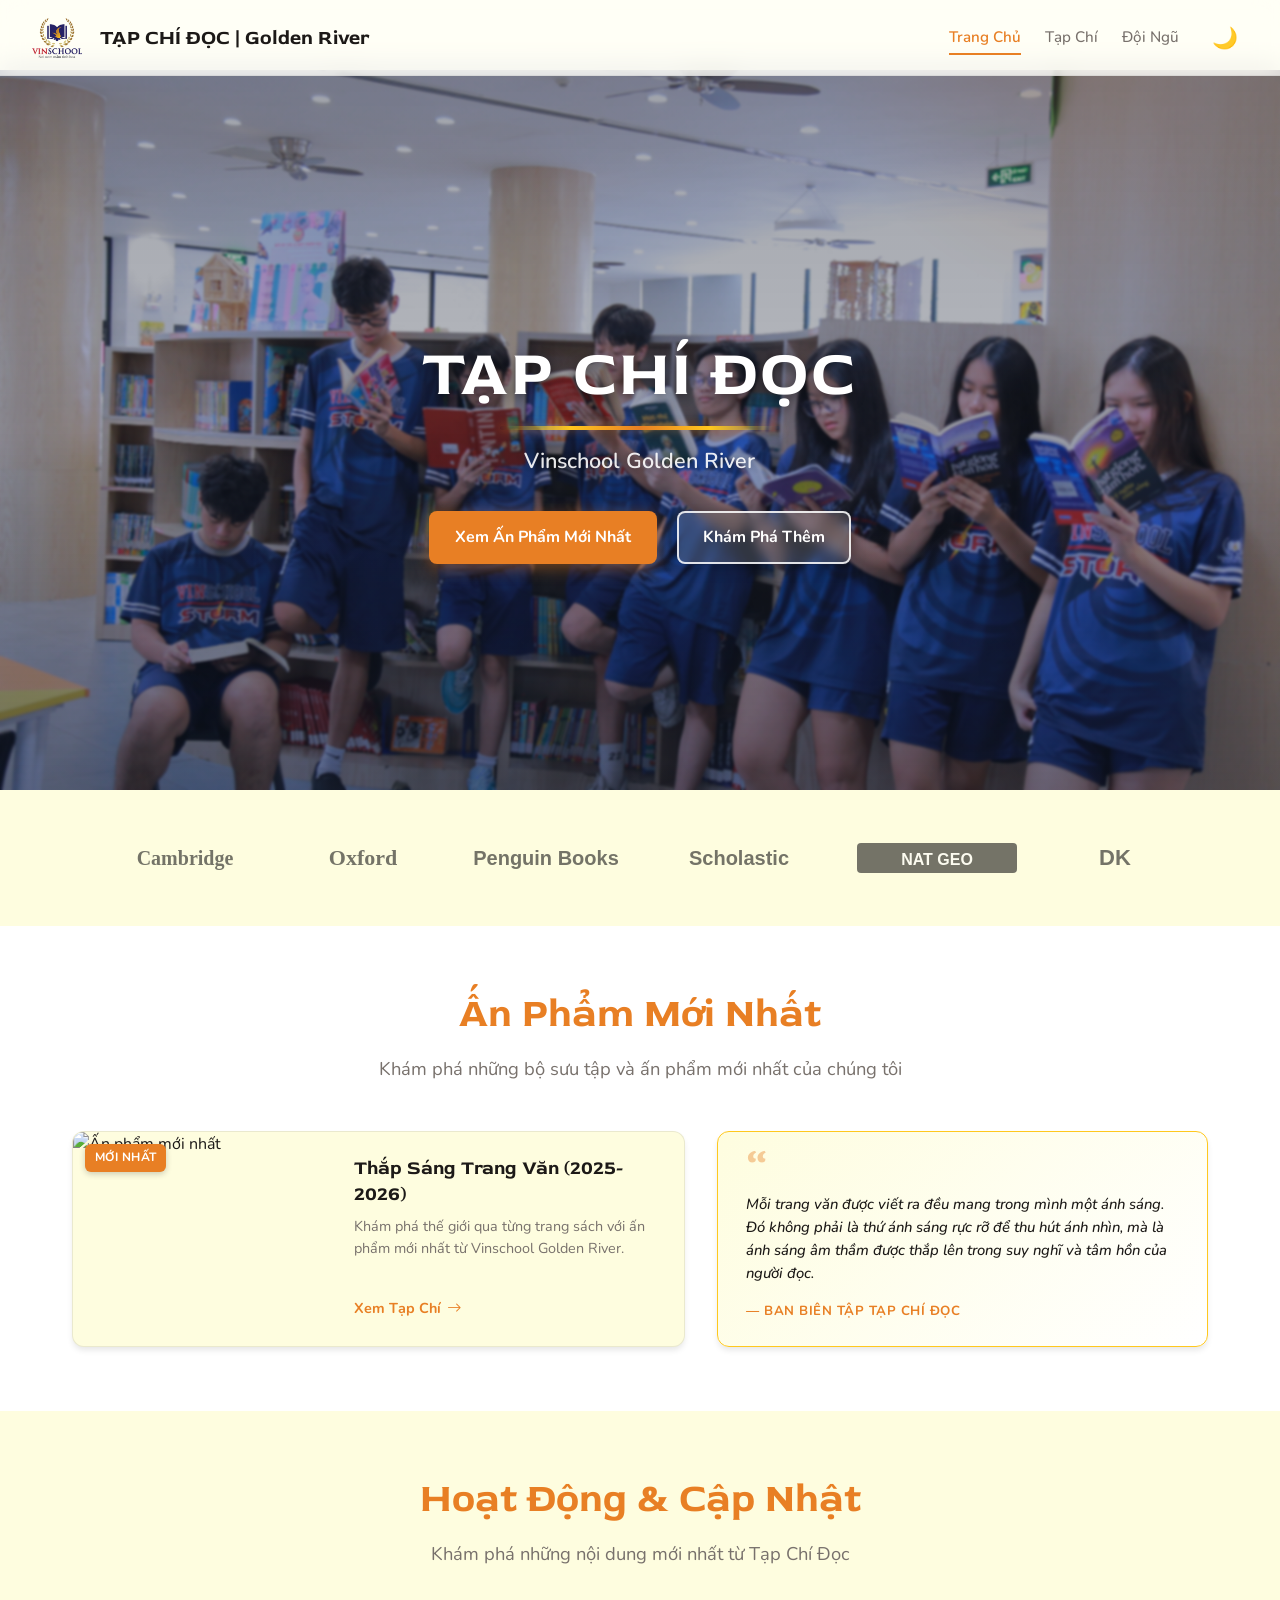
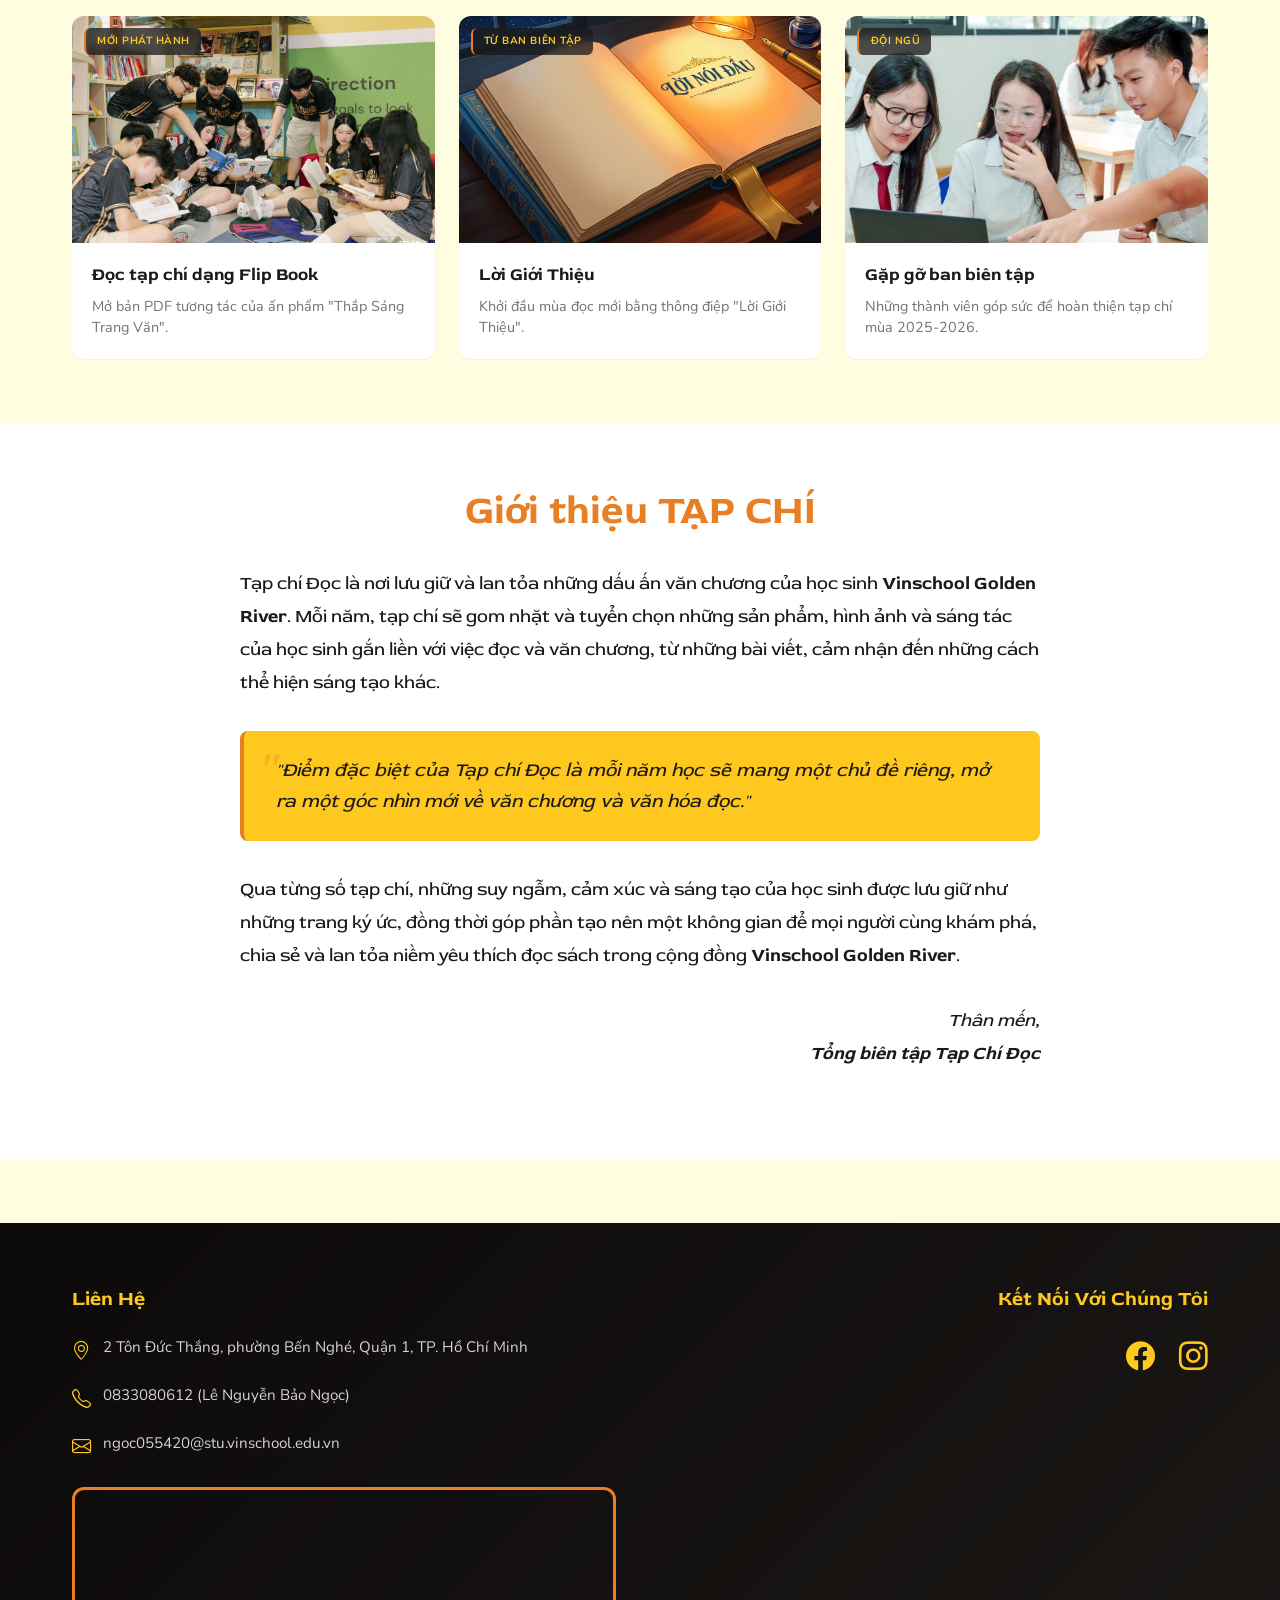
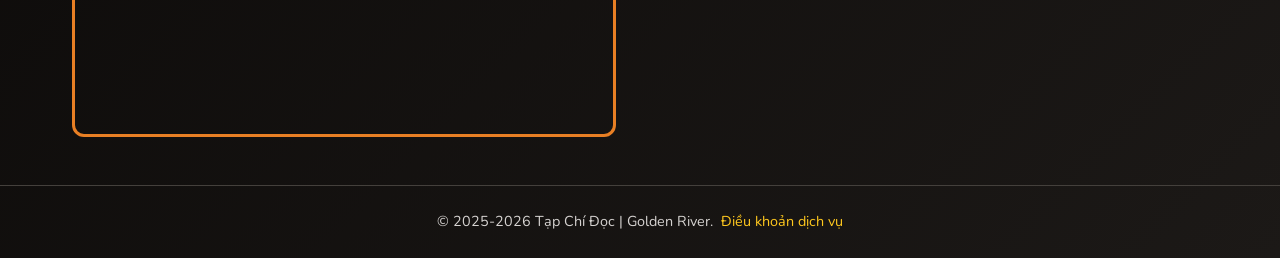
==== index.html @ d74f444e "update: updates section" ====
<!DOCTYPE html>
<html lang="vi">
<head>
  <meta charset="UTF-8">
  <meta name="viewport" content="width=device-width, initial-scale=1.0">
  <meta name="description" content="Tạp Chí Đọc (2025-2026) - Golden River: Thắp Sáng Trang Văn">
  <title>Thắp Sáng Trang Văn | Vinschool Golden River - Tạp Chí Đọc</title>

  <link rel="icon" href="./assets/logo-vinschool.png" type="image/png">

  <!-- Google Fonts -->
  <link rel="preconnect" href="https://fonts.googleapis.com">
  <link rel="preconnect" href="https://fonts.gstatic.com" crossorigin>
  <link href="https://fonts.googleapis.com/css2?family=Nunito:wght@400;500;600;700;800&family=Redrose:wght@400;500;600;700&display=swap" rel="stylesheet">
  
  <!-- Bootstrap Icons -->
  <link rel="stylesheet" href="https://cdn.jsdelivr.net/npm/bootstrap-icons@1.11.3/font/bootstrap-icons.min.css">

  <!-- Stylesheets -->
  <link rel="stylesheet" href="css/main.css">
  <link rel="stylesheet" href="css/navbar.css">
  <link rel="stylesheet" href="css/components.css">
</head>
<body data-theme="light">

  <!-- ========== NAVIGATION BAR ========== -->
  <nav class="navbar">
    <div class="container">
      <a href="index.html" class="navbar-brand">
        <span class="logo-icon"><img src="./assets/logo.webp" alt="Vinschool"></span>
        <span class="brand-text" style="margin-left: 10px;">TẠP CHÍ ĐỌC | Golden River</span>
        <span class="brand-short" style="margin-left: 10px;">TCD | VGR</span>
      </a>

      <div class="navbar-actions">
        <ul class="navbar-nav">
          <li><a href="index.html">Trang Chủ</a></li>
          <li><a href="magazine.html">Tạp Chí</a></li>
          <li><a href="credits.html">Đội Ngũ</a></li>
        </ul>

        <button class="theme-toggle" aria-label="Toggle dark mode">
          <span class="theme-icon">🌙</span>
        </button>
      </div>

      <button class="mobile-menu-toggle" aria-label="Toggle mobile menu">
        <span></span>
        <span></span>
        <span></span>
      </button>
    </div>
  </nav>

  <!-- Mobile Drawer -->
  <div class="mobile-drawer">
    <ul class="navbar-nav">
      <li><a href="index.html">Trang Chủ</a></li>
      <li><a href="magazine.html">Tạp Chí</a></li>
      <li><a href="credits.html">Đội Ngũ</a></li>
    </ul>

    <button class="theme-toggle mobile-theme-toggle" aria-label="Toggle dark mode">
      <span class="theme-label">Đổi giao diện</span>
      <span class="theme-icon">🌙</span>
    </button>
  </div>

  <!-- Mobile Overlay -->
  <div class="mobile-overlay"></div>

  <!-- ========== MAIN CONTENT ========== -->
  <main>

    <!-- ========== HERO SECTION ========== -->
    <section class="hero" data-animate>
      <div class="hero-overlay"></div>
      <div class="container">
        <div class="hero-content">
          <h1>Tạp Chí Đọc</h1>
          <p class="hero-subtitle">Vinschool Golden River</p>

          <div class="hero-actions">
            <a href="#latest-magazines" class="btn btn-primary">Xem Ấn Phẩm Mới Nhất</a>
            <a href="magazine.html" class="btn btn-secondary">Khám Phá Thêm</a>
          </div>
        </div>
      </div>
    </section>

    <!-- ========== VISION / ABOUT SECTION ========== -->
    <!-- <section class="vision-about-section" data-animate>
      <div class="container">
        <div class="section-header">
          <h2>Tầm Nhìn & Về Chúng Tôi</h2>
        </div>
        <div class="vision-content">
          <p>Lorem ipsum dolor sit amet, consectetur adipiscing elit. Sed do eiusmod tempor incididunt ut labore et dolore magna aliqua. Ut enim ad minim veniam, quis nostrud exercitation ullamco laboris nisi ut aliquip ex ea commodo consequat.</p>
          <p>Duis aute irure dolor in reprehenderit in voluptate velit esse cillum dolore eu fugiat nulla pariatur. Excepteur sint occaecat cupidatat non proident, sunt in culpa qui officia deserunt mollit anim id est laborum.</p>
        </div>
      </div>
    </section> -->

    <!-- ========== LOGO CAROUSEL SECTION ========== -->
    <section class="logo-carousel-section" >
      <div class="container">
        <div class="logo-carousel">
          <div class="logo-item">
            <svg width="140" height="40" viewBox="0 0 140 40" xmlns="http://www.w3.org/2000/svg">
              <text x="70" y="27" text-anchor="middle" font-family="Georgia, serif" font-size="20" font-weight="bold" fill="#1C1917">Cambridge</text>
            </svg>
          </div>
          <div class="logo-item">
            <svg width="120" height="40" viewBox="0 0 120 40" xmlns="http://www.w3.org/2000/svg">
              <text x="60" y="27" text-anchor="middle" font-family="Georgia, serif" font-size="22" font-weight="bold" fill="#1C1917">Oxford</text>
            </svg>
          </div>
          <div class="logo-item">
            <svg width="150" height="40" viewBox="0 0 150 40" xmlns="http://www.w3.org/2000/svg">
              <text x="75" y="27" text-anchor="middle" font-family="Arial, sans-serif" font-size="20" font-weight="bold" fill="#1C1917">Penguin Books</text>
            </svg>
          </div>
          <div class="logo-item">
            <svg width="140" height="40" viewBox="0 0 140 40" xmlns="http://www.w3.org/2000/svg">
              <text x="70" y="27" text-anchor="middle" font-family="Arial, sans-serif" font-size="20" font-weight="bold" fill="#1C1917">Scholastic</text>
            </svg>
          </div>
          <div class="logo-item">
            <svg width="160" height="40" viewBox="0 0 160 40" xmlns="http://www.w3.org/2000/svg">
              <rect x="0" y="5" width="160" height="30" rx="4" fill="#1C1917"/>
              <text x="80" y="27" text-anchor="middle" font-family="Arial, sans-serif" font-size="16" font-weight="bold" fill="#FEFDDF">NAT GEO</text>
            </svg>
          </div>
          <div class="logo-item">
            <svg width="100" height="40" viewBox="0 0 100 40" xmlns="http://www.w3.org/2000/svg">
              <text x="50" y="27" text-anchor="middle" font-family="Arial, sans-serif" font-size="22" font-weight="bold" fill="#1C1917">DK</text>
            </svg>
          </div>
        </div>
      </div>
    </section>

    <!-- ========== LATEST MAGAZINES SECTION ========== -->
    <section id="latest-magazines" class="latest-magazines-section">
      <div class="container">
        <div class="section-header">
          <h2>Ấn Phẩm Mới Nhất</h2>
          <p>Khám phá những bộ sưu tập và ấn phẩm mới nhất của chúng tôi</p>
        </div>

        <div class="latest-magazines-showcase">
          <!-- Featured Magazine Card -->
          <div class="featured-magazine-card" onclick="window.open('view.html?pdf=assets/release/test.pdf', '_blank', 'noopener')">
            <div class="featured-magazine-image">
              <img src="https://images.unsplash.com/photo-1544716278-ca5e3f4abd8c?w=800&h=600&fit=crop" alt="Ấn phẩm mới nhất">
              <span class="featured-badge">Mới nhất</span>
            </div>
            <div class="featured-magazine-info">
              <h3>Thắp Sáng Trang Văn (2025-2026)</h3>
              <p>Khám phá thế giới qua từng trang sách với ấn phẩm mới nhất từ Vinschool Golden River.</p>
              <div class="featured-action">
                <span class="btn-read">Xem Tạp Chí <i class="bi bi-arrow-right"></i></span>
              </div>
            </div>
          </div>

          <!-- Editorial Quote Box -->
          <div class="featured-quote-box">
            <div class="quote-mark">“</div>
            <blockquote class="quote-content">
              Mỗi trang văn được viết ra đều mang trong mình một ánh sáng. Đó không phải là thứ ánh sáng rực rỡ để thu hút ánh nhìn, mà là ánh sáng âm thầm được thắp lên trong suy nghĩ và tâm hồn của người đọc.
            </blockquote>
            <cite class="quote-author">— Ban Biên Tập Tạp Chí Đọc</cite>
          </div>
        </div>
      </div>
    </section>

    <!-- ========== LATEST ACTIVITIES / UPDATES ========== -->
    <section class="updates-section" data-animate>
      <div class="container">
        <div class="section-header">
          <h2>Hoạt Động & Cập Nhật</h2>
          <p>Khám phá những nội dung mới nhất từ Tạp Chí Đọc</p>
        </div>

        <div class="gallery-grid updates-grid">
          <!-- Item 1 -->
          <div class="update-card" onclick="window.open('view.html?pdf=assets/release/test.pdf', '_blank', 'noopener')">
            <div class="update-image-wrapper">
              <img src="assets/public/img4.webp" alt="Ấn phẩm tạp chí đọc">
              <span class="update-badge">Mới phát hành</span>
            </div>
            <div class="update-content">
              <h3>Đọc tạp chí dạng Flip Book</h3>
              <p>Mở bản PDF tương tác của ấn phẩm "Thắp Sáng Trang Văn".</p>
            </div>
          </div>

          <!-- Item 2 -->
          <div class="update-card" onclick="window.open('#editorial', '_self')">
            <div class="update-image-wrapper">
              <img src="assets/public/greet_img.webp" alt="Lời nói đầu tạp chí">
              <span class="update-badge">Từ ban biên tập</span>
            </div>
            <div class="update-content">
              <h3>Lời Giới Thiệu</h3>
              <p>Khởi đầu mùa đọc mới bằng thông điệp "Lời Giới Thiệu".</p>
            </div>
          </div>

          <!-- Item 3 -->
          <div class="update-card" onclick="window.open('./credits.html', '_blannk')">
            <div class="update-image-wrapper">
              <img src="assets/public/img3.webp" alt="Đội ngũ biên tập">
              <span class="update-badge">Đội ngũ</span>
            </div>
            <div class="update-content">
              <h3>Gặp gỡ ban biên tập</h3>
              <p>Những thành viên góp sức để hoàn thiện tạp chí mùa 2025-2026.</p>
            </div>
          </div>

          <!-- Item 4 -->
          <!-- <div class="update-card" onclick="window.open('.', '_blank', 'noopener')">
            <div class="update-image-wrapper">
              <img src="https://images.unsplash.com/photo-1519682337058-a94d519337bc?w=900&h=675&fit=crop" alt="Tải bản PDF tạp chí">
              <span class="update-badge">PDF</span>
            </div>
            <div class="update-content">
              <h3>Nisi Ut Aliquip</h3>
              <p>Nisi ut aliquip ex ea commodo consequat duis aute irure dolor.</p>
            </div>
          </div> -->
        </div>
      </div>
    </section>

    <!-- ========== EDITORIAL LETTER ========== -->
    <section id="editorial" class="editorial-section">
      <div class="container">
        <div class="editorial-content">
          <h2>Giới thiệu TẠP CHÍ</h2>
          <!-- <p class="subtitle">"Thắp Sáng Trang Văn"</p> -->

          <p>
            Tạp chí Đọc là nơi lưu giữ và lan tỏa những dấu ấn văn chương của học sinh <strong>Vinschool Golden River</strong>. Mỗi năm, tạp chí sẽ gom nhặt và tuyển chọn những sản phẩm, hình ảnh và sáng tác của học sinh gắn liền với việc đọc và văn chương, từ những bài viết, cảm nhận đến những cách thể hiện sáng tạo khác.
          </p>

          <div class="quote-callout">
            "Điểm đặc biệt của Tạp chí Đọc là mỗi năm học sẽ mang một chủ đề riêng, mở ra một góc nhìn mới về văn chương và văn hóa đọc."
          </div>

          <p>
            Qua từng số tạp chí, những suy ngẫm, cảm xúc và sáng tạo của học sinh được lưu giữ như những trang ký ức, đồng thời góp phần tạo nên một không gian để mọi người cùng khám phá, chia sẻ và lan tỏa niềm yêu thích đọc sách trong cộng đồng <strong>Vinschool Golden River</strong>.
          </p>

          <p class="editorial-signature">
            Thân mến,<br>
            <strong>Tổng biên tập Tạp Chí Đọc</strong>
          </p>
        </div>
      </div>
    </section>

    <!-- ========== FOOTER ========== -->
    <footer class="footer">
      <div class="footer-content">
        <div class="footer-section contact-info">
          <h3>Liên Hệ</h3>
          <p><span class="icon"><i class="bi bi-geo-alt"></i></span> <span><a href="https://maps.app.goo.gl/Hey9z4jk5jRRTpA79" target="_blank" rel="noopener noreferrer">2 Tôn Đức Thắng, phường Bến Nghé, Quận 1, TP. Hồ Chí Minh</a></span></p>
          <p><span class="icon"><i class="bi bi-telephone"></i></span> <span>0833080612 (Lê Nguyễn Bảo Ngọc)</span></p>
          <p><span class="icon"><i class="bi bi-envelope"></i></span> <span><a href="mailto:ngoc055420@stu.vinschool.edu.vn">ngoc055420@stu.vinschool.edu.vn</a></span></p>
          <div class="footer-map">
            <iframe 
              src="https://www.google.com/maps/embed?pb=!1m18!1m12!1m3!1d3919.3807212170364!2d106.711294!3d10.7863406!2m3!1f0!2f0!3f0!3m2!1i1024!2i768!4f13.1!3m3!1m2!1s0x31752f165e5dad87%3A0x4cf9a3db0f4e57e4!2sVinschool%20Golden%20River!5e0!3m2!1sen!2s!4v1723370000000" 
              width="600" 
              height="450" 
              style="border:0;" 
              allowfullscreen="" 
              loading="lazy" 
              referrerpolicy="no-referrer-when-downgrade">
            </iframe>
          </div>
        </div>
        <div class="footer-section social-links">
          <h3>Kết Nối Với Chúng Tôi</h3>
          <div class="social-icons">
            <a href="https://www.facebook.com/profile.php?id=61592733473651" class="social-icon" aria-label="Facebook" target="_blank" rel="noopener noreferrer"><i class="bi bi-facebook"></i></a>
            <a href="https://www.instagram.com/tapchidocvgr/" class="social-icon" aria-label="Instagram" target="_blank" rel="noopener noreferrer"><i class="bi bi-instagram"></i></a>
            <!-- <a href="#" class="social-icon" aria-label="YouTube" target="_blank" rel="noopener noreferrer"><i class="bi bi-youtube"></i></a>
            <a href="#" class="social-icon" aria-label="Twitter" target="_blank" rel="noopener noreferrer"><i class="bi bi-twitter"></i></a> -->
          </div>
        </div>
      </div>
      <div class="footer-bottom">
        <p>© 2025-<span id="current-year"></span> Tạp Chí Đọc | Golden River.<a href="#">Điều khoản dịch vụ</a></p>
      </div>
    </footer>

  </main>

  <!-- JavaScript -->
  <script src="js/main.js"></script>

</body>
</html>
---- css/main.css ----
/* ============================================
   TẠP CHÍ ĐỌC (2025-2026) - Golden River
   Global Styles & CSS Variables
   ============================================ */

/* CSS Variables */
:root {
  --bg-primary: #FEFDDF;
  --bg-card: #FFFFFF;
  --text-primary: #1C1917;
  --text-secondary: #78716C;
  --accent-gold: #E87F24;
  --accent-gold-light: #FFC81E;
  --accent-teal: #73A5CA;
  --accent-purple: #7C3AED;
  --font-serif: 'Redrose', serif;
  --font-sans: 'Nunito', sans-serif;
  --font-small: 'Nunito', sans-serif;
  --shadow-sm: 0 1px 2px 0 rgba(0, 0, 0, 0.05);
  --shadow-md: 0 4px 6px -1px rgba(0, 0, 0, 0.1);
  --shadow-lg: 0 10px 15px -3px rgba(0, 0, 0, 0.1);
  --shadow-xl: 0 20px 25px -5px rgba(0, 0, 0, 0.1);
  --radius-sm: 0.375rem;
  --radius-md: 0.5rem;
  --radius-lg: 0.75rem;
  --radius-xl: 1rem;
  --transition: all 0.3s ease;
}

/* Dark Mode Variables */
[data-theme="dark"] {
  --bg-primary: #0C0A09;
  --bg-card: #1C1917;
  --text-primary: #FAFAF9;
  --text-secondary: #A8A29E;
  /* --accent-gold-light: #3D2E00; */
  --shadow-sm: 0 1px 2px 0 rgba(0, 0, 0, 0.3);
  --shadow-md: 0 4px 6px -1px rgba(0, 0, 0, 0.4);
  --shadow-lg: 0 10px 15px -3px rgba(0, 0, 0, 0.5);
  --shadow-xl: 0 20px 25px -5px rgba(0, 0, 0, 0.6);
  .quote-callout {
    background-color: #3D2E00;
  }
}

/* Reset & Base */
* {
  margin: 0;
  padding: 0;
  box-sizing: border-box;
}

html {
  scroll-behavior: smooth;
  font-size: 16px;
}

body {
  font-family: var(--font-sans);
  background-color: var(--bg-primary);
  color: var(--text-primary);
  line-height: 1.6;
  transition: var(--transition);
  overflow-x: hidden;
}

/* Typography */
h1, h2, h3, h4, h5, h6 {
  font-family: var(--font-serif);
  font-weight: 700;
  line-height: 1.2;
  margin-bottom: 1rem;
}

h1 { font-size: 3rem; }
h2 { font-size: 2.5rem; }
h3 { font-size: 2rem; }
h4 { font-size: 1.5rem; }

p {
  margin-bottom: 1rem;
  color: var(--text-secondary);
}

a {
  color: var(--accent-gold);
  text-decoration: none;
  transition: var(--transition);
}

a:hover {
  color: var(--accent-teal);
  text-decoration: underline;
}

/* Container */
.container {
  max-width: 1200px;
  margin: 0 auto;
  padding: 0 2rem;
}

/* Section Spacing */
section {
  padding: 4rem 0;
}

/* Hero Sections */
.hero, .page-hero {
  background-image: url('../assets/public/img1.JPG');
  background-size: cover;
  background-position: center;
  background-repeat: no-repeat;
  color: white;
  padding: 6rem 0;
  text-align: center;
}

.hero h1, .page-hero h1 {
  text-transform: uppercase;
  font-size: 3.5rem;
  margin-bottom: 1rem;
  text-shadow: 2px 2px 4px rgba(0, 0, 0, 0.2);
}

.hero-subtitle, .page-hero p {
  font-size: 1.25rem;
  opacity: 0.95;
  max-width: 700px;
  margin: 0 auto 2rem;
}

.hero-actions {
  display: flex;
  gap: 1rem;
  justify-content: center;
  flex-wrap: wrap;
}

/* Utility Classes */
.text-center { text-align: center; }
.text-gold { color: var(--accent-gold); }
.text-teal { color: var(--accent-teal); }
.text-purple { color: var(--accent-purple); }

.bg-gold { background-color: var(--accent-gold); }
.bg-gold-light { background-color: var(--accent-gold-light); }
.bg-teal { background-color: var(--accent-teal); }
.bg-purple { background-color: var(--accent-purple); }

.mt-1 { margin-top: 0.5rem; }
.mt-2 { margin-top: 1rem; }
.mt-3 { margin-top: 1.5rem; }
.mt-4 { margin-top: 2rem; }
.mb-1 { margin-bottom: 0.5rem; }
.mb-2 { margin-bottom: 1rem; }
.mb-3 { margin-bottom: 1.5rem; }
.mb-4 { margin-bottom: 2rem; }

/* Buttons */
.btn {
  display: inline-block;
  padding: 0.75rem 1.5rem;
  border: none;
  border-radius: var(--radius-md);
  font-family: var(--font-sans);
  font-size: 1rem;
  font-weight: 600;
  cursor: pointer;
  transition: var(--transition);
  text-decoration: none;
}

.btn-primary {
  background-color: var(--accent-gold);
  color: white;
}

.btn-primary:hover {
  background-color: #B5561D;
  color: #FEFDDF;
  transform: translateY(-2px);
  box-shadow: var(--shadow-lg);
  text-decoration: none;
}

.btn-secondary {
  background-color: transparent;
  color: var(--accent-gold);
  border: 2px solid var(--accent-gold);
}

.btn-secondary:hover {
  background-color: var(--accent-gold);
  color: white;
  text-decoration: none;
}

/* Cards */
.card {
  background-color: var(--bg-card);
  border-radius: var(--radius-lg);
  padding: 1.5rem;
  box-shadow: var(--shadow-md);
  transition: var(--transition);
}

.card:hover {
  transform: translateY(-4px);
  box-shadow: var(--shadow-xl);
}

/* Grid System */
.grid {
  display: grid;
  gap: 2rem;
}

.grid-2 { grid-template-columns: repeat(auto-fit, minmax(300px, 1fr)); }
.grid-3 { grid-template-columns: repeat(auto-fit, minmax(280px, 1fr)); }
.grid-4 { grid-template-columns: repeat(auto-fit, minmax(250px, 1fr)); }

/* Images */
img {
  max-width: 100%;
  height: auto;
  display: block;
}

/* Scrollbar Styling */
::-webkit-scrollbar {
  width: 10px;
}

::-webkit-scrollbar-track {
  background: var(--bg-primary);
}

::-webkit-scrollbar-thumb {
  background: var(--accent-gold);
  border-radius: var(--radius-md);
}

::-webkit-scrollbar-thumb:hover {
  background: #B5561D;
}

/* Selection */
::selection {
  background-color: var(--accent-gold-light);
  color: var(--text-primary);
}

/* Focus States */
:focus-visible {
  outline: 2px solid var(--accent-gold);
  outline-offset: 2px;
}

/* Animations */
@keyframes fadeIn {
  from {
    opacity: 0;
    transform: translateY(30px);
  }
  to {
    opacity: 1;
    transform: translateY(0);
  }
}

/* Only applies the animation on screens 768px wide or larger */
@media (min-width: 768px) {
  .fade-in {
    animation: fadeIn 1.5s cubic-bezier(0.4, 0, 0.2, 1) forwards;
    will-change: opacity, transform;
    backface-visibility: hidden;
    -webkit-font-smoothing: antialiased;
  }
}

@media (min-width: 1024px) {
  .desktop-nowrap {
    white-space: nowrap;
  }
}


/* Responsive */
@media (max-width: 768px) {
  h1 { font-size: 2rem; }
  h2 { font-size: 1.75rem; }
  h3 { font-size: 1.5rem; }
  
  .container {
    padding: 0 1rem;
  }
  
  section {
    padding: 2rem 0;
  }
}

@media (max-width: 480px) {
  h1 { font-size: 1.75rem; }
  h2 { font-size: 1.5rem; }
}
---- css/navbar.css ----
/* ============================================
   TẠP CHÍ ĐỌC (2025-2026) - Golden River
   Navigation Bar Styles
   ============================================ */

/* Navbar Container */
.navbar {
  position: fixed;
  top: 0;
  left: 0;
  right: 0;
  z-index: 1200;
  background: rgba(255, 255, 255, 0.7);
  backdrop-filter: blur(12px);
  -webkit-backdrop-filter: blur(12px);
  border-bottom: 1px solid rgba(0, 0, 0, 0.05);
  transition: var(--transition);
  padding: 1rem 0;
}

[data-theme="dark"] .navbar {
  background: rgba(28, 25, 23, 0.7);
  border-bottom: 1px solid rgba(255, 255, 255, 0.05);
}

/* Navbar Inner Container */
.navbar .container {
  display: flex;
  align-items: center;
  justify-content: space-between;
  max-width: 1400px;
  gap: 2rem;
}

/* Navbar Actions Group (nav links + theme toggle) */
.navbar-actions {
  display: flex;
  align-items: center;
  gap: 1.5rem;
  margin-left: auto;
}

/* Brand/Logo */
.navbar-brand {
  font-family: var(--font-serif);
  font-size: 1.25rem;
  font-weight: 700;
  color: var(--text-primary);
  text-decoration: none;
  display: flex;
  align-items: center;
  gap: 0.5rem;
  transition: var(--transition);
}

.navbar-brand:hover {
  color: var(--accent-gold);
  text-decoration: none;
}

.navbar-brand .logo-icon {
  display: flex;
  -ms-flex-align: center;
  font-size: 1.5rem;
  /* height: 100px; */
  width: 50px;
}

/* Navigation Links */
.navbar-nav {
  display: flex;
  list-style: none;
  gap: 1.5rem;
  align-items: center;
}

.navbar-nav a {
  color: var(--text-secondary);
  font-weight: 500;
  font-size: 0.95rem;
  padding: 0.5rem 0;
  position: relative;
  transition: var(--transition);
  text-decoration: none;
}

.navbar-nav a::after {
  content: '';
  position: absolute;
  bottom: 0;
  left: 0;
  width: 0;
  height: 2px;
  background-color: var(--accent-gold);
  transition: width 0.3s ease;
}

.navbar-nav a:hover {
  color: var(--accent-gold);
}

.navbar-nav a:hover::after {
  width: 100%;
}

.navbar-nav a.active {
  color: var(--accent-gold);
  font-weight: 600;
}

.navbar-nav a.active::after {
  width: 100%;
}

/* Theme Toggle Button */
.theme-toggle {
  background: none;
  border: none;
  cursor: pointer;
  padding: 0.6rem;
  border-radius: var(--radius-md);
  transition: var(--transition);
  display: flex;
  align-items: center;
  justify-content: center;
  color: var(--text-primary);
  font-size: 1.3rem;
  position: relative;
}

.theme-toggle::before {
  content: '';
  position: absolute;
  inset: 0;
  border-radius: var(--radius-md);
  background: linear-gradient(135deg, var(--accent-gold-light) 0%, transparent 100%);
  opacity: 0;
  transition: opacity 0.3s ease;
}

.theme-toggle:hover::before {
  opacity: 1;
}

.theme-toggle:hover {
  transform: rotate(10deg) scale(1.1);
}

[data-theme="dark"] .theme-toggle:hover {
  transform: rotate(10deg) scale(1.1);
}

.theme-toggle .theme-icon {
  display: inline-block;
  transition: var(--transition);
  position: relative;
  z-index: 1;
}

.mobile-theme-toggle {
  display: none;
}

/* Mobile Menu Toggle (Hamburger) */
.mobile-menu-toggle {
  display: none;
  background: none;
  border: none;
  cursor: pointer;
  padding: 0.5rem;
  flex-direction: column;
  gap: 4px;
  z-index: 1001;
}

.mobile-menu-toggle span {
  display: block;
  width: 25px;
  height: 3px;
  background-color: var(--text-primary);
  border-radius: 2px;
  transition: var(--transition);
}

.mobile-menu-toggle.active span:nth-child(1) {
  transform: rotate(45deg) translate(5px, 5px);
}

.mobile-menu-toggle.active span:nth-child(2) {
  opacity: 0;
}

.mobile-menu-toggle.active span:nth-child(3) {
  transform: rotate(-45deg) translate(7px, -6px);
}

/* Mobile Drawer Menu */
.mobile-drawer {
  position: fixed;
  top: 0;
  right: -100%;
  width: 300px;
  max-width: 80vw;
  height: 100vh;
  background-color: var(--bg-card);
  box-shadow: var(--shadow-xl);
  transition: right 0.3s ease;
  z-index: 1100;
  padding: 5rem 2rem 2rem;
  overflow-y: auto;
}

.mobile-drawer.active {
  right: 0;
}

.mobile-drawer .navbar-nav {
  flex-direction: column;
  gap: 1.5rem;
  align-items: flex-start;
}

.mobile-drawer .navbar-nav a {
  font-size: 1.1rem;
  padding: 0.75rem 0;
  width: 100%;
  border-bottom: 1px solid var(--bg-primary);
}

.mobile-drawer .mobile-theme-toggle {
  width: 100%;
  margin-top: 2rem;
  padding: 0.85rem 1rem;
  justify-content: space-between;
  border: 1px solid var(--bg-primary);
  background-color: var(--bg-primary);
}

.mobile-theme-toggle .theme-label {
  font-size: 0.95rem;
  font-weight: 600;
}

/* Overlay for mobile drawer */
.mobile-overlay {
  position: fixed;
  top: 0;
  left: 0;
  width: 100%;
  height: 100%;
  background-color: rgba(0, 0, 0, 0.5);
  z-index: 1090;
  opacity: 0;
  visibility: hidden;
  transition: var(--transition);
}

.mobile-overlay.active {
  opacity: 1;
  visibility: visible;
}

/* Responsive Styles */
@media (max-width: 768px) {
  .navbar > .container > .navbar-actions {
    display: none;
  }

  .mobile-drawer .navbar-nav {
    display: flex;
  }

  .mobile-drawer .mobile-theme-toggle {
    display: flex;
  }

  .mobile-menu-toggle {
    display: flex;
    position: relative;
    z-index: 1110;
  }

  .navbar-brand {
    font-size: 1rem;
  }

  .navbar-brand .brand-text {
    display: none;
  }

  .navbar-brand .brand-short {
    display: inline;
  }

  .theme-toggle:hover {
    transform: none;
  }

  [data-theme="dark"] .theme-toggle:hover {
    transform: none;
  }

  .theme-toggle:hover::before {
    opacity: 0;
  }
}

@media (min-width: 769px) {
  .navbar-brand .brand-short {
    display: none;
  }
}

/* Navbar Spacer for fixed navbar */
.navbar-spacer {
  height: 70px;
}

/* Page Content Offset */
main {
  padding-top: 70px;
}
---- css/components.css ----
/* ============================================
   TẠP CHÍ ĐỌC (2025-2026) - Golden River
   Components Styles
   ============================================ */

/* ========== HERO SECTION ========== */
.hero {
  position: relative;
  min-height: 80vh;
  display: flex;
  align-items: center;
  justify-content: center;
  background-image: url('../assets/public/img1.JPG');
  background-size: cover;
  background-position: center;
  background-repeat: no-repeat;
  padding: 6rem 0 4rem;
  overflow: hidden;
  color: white;
  text-align: center;
}

.hero-overlay {
  position: absolute;
  top: 0;
  left: 0;
  right: 0;
  bottom: 0;
  width: 100%;
  height: 100%;
  background: linear-gradient(180deg, rgba(15, 23, 42, 0.4) 0%, rgba(15, 23, 42, 0.3) 50%, rgba(15, 23, 42, 0.5) 100%);
  backdrop-filter: blur(1.2px);
  -webkit-backdrop-filter: blur(1.2px);
  z-index: 1;
}

.hero .container {
  position: relative;
  z-index: 2;
}

.hero::before {
  content: '';
  position: absolute;
  top: -50%;
  right: -10%;
  width: 600px;
  height: 600px;
  background: radial-gradient(circle, var(--accent-gold) 0%, transparent 70%);
  opacity: 0.25;
  border-radius: 50%;
  z-index: 1;
  pointer-events: none;
}

.hero-content {
  text-align: center;
  position: relative;
  z-index: 2;
  max-width: 800px;
  margin: 0 auto;
}

.hero h1 {
  font-size: 4rem;
  font-weight: 900;
  letter-spacing: 0.04em;
  margin-bottom: 1.5rem;
  text-transform: uppercase;
  text-shadow: 0 4px 12px rgba(0, 0, 0, 0.5);
  color: white;
  position: relative;
  display: inline-block;
  padding: 0.5rem 1rem;
}

.hero h1::after {
  content: '';
  position: absolute;
  bottom: -10px;
  left: 50%;
  transform: translateX(-50%);
  width: 60%;
  height: 4px;
  background: linear-gradient(90deg, transparent, var(--accent-gold-light), var(--accent-gold), var(--accent-gold-light), transparent);
  border-radius: var(--radius-sm);
  box-shadow: 0 0 10px rgba(232, 127, 36, 0.5);
}

.hero-subtitle {
  font-size: 1.35rem;
  font-weight: 600;
  color: rgba(255, 255, 255, 0.95);
  text-shadow: 0 2px 8px rgba(0, 0, 0, 0.5);
  margin-bottom: 2rem;
  font-family: var(--font-sans);
  font-style: normal;
  max-width: 700px;
  margin-left: auto;
  margin-right: auto;
}

.hero-actions {
  display: flex;
  justify-content: center;
  gap: 1.25rem;
  flex-wrap: wrap;
  margin-top: 2rem;
}

.hero .btn-primary {
  background-color: var(--accent-gold);
  color: #ffffff;
  font-weight: 700;
  border: 2px solid transparent;
  box-shadow: 0 4px 16px rgba(232, 127, 36, 0.45);
}

.hero .btn-primary:hover {
  background-color: #d66f1b;
  color: #ffffff;
  transform: translateY(-2px);
  box-shadow: 0 6px 22px rgba(232, 127, 36, 0.65);
}

.hero .btn-secondary {
  background: rgba(255, 255, 255, 0.15);
  color: #ffffff;
  font-weight: 700;
  border: 2px solid rgba(255, 255, 255, 0.85);
  backdrop-filter: blur(6px);
  -webkit-backdrop-filter: blur(6px);
  box-shadow: 0 4px 16px rgba(0, 0, 0, 0.2);
}

.hero .btn-secondary:hover {
  background: #ffffff;
  color: var(--text-primary);
  border-color: #ffffff;
  transform: translateY(-2px);
  box-shadow: 0 6px 22px rgba(255, 255, 255, 0.35);
}

/* Magazine Cover Card */
.magazine-cover-card {
  background: var(--bg-card);
  border-radius: var(--radius-xl);
  padding: 2rem;
  box-shadow: var(--shadow-xl);
  max-width: 400px;
  margin: 2rem auto;
  transform: perspective(1000px) rotateY(-5deg) rotateX(5deg);
  transition: var(--transition);
  position: relative;
}

.magazine-cover-card:hover {
  transform: perspective(1000px) rotateY(0deg) rotateX(0deg);
}

.magazine-cover-card::before {
  content: '';
  position: absolute;
  top: 0;
  left: 0;
  right: 0;
  bottom: 0;
  background: linear-gradient(135deg, var(--accent-gold) 0%, var(--accent-purple) 100%);
  border-radius: var(--radius-xl);
  opacity: 0.1;
  z-index: 0;
}

.magazine-cover-card > * {
  position: relative;
  z-index: 1;
}

.magazine-cover-card h3 {
  text-align: center;
  color: var(--accent-gold);
}

.magazine-cover-card p {
  text-align: center;
  color: var(--text-secondary);
  font-size: 0.95rem;
}

.cover-placeholder {
  position: relative;
  width: 100%;
  aspect-ratio: 3/4; 
  overflow: hidden;
  background: linear-gradient(135deg, var(--accent-gold-light) 0%, var(--accent-gold) 100%);
  border-radius: var(--radius-lg);
  display: flex;
  align-items: center;
  justify-content: center;
  font-size: 3rem;
  color: white;
  margin-bottom: 1rem;
}

/* ========== PAGE HERO ========== */
.page-hero {
  padding: 6rem 0 4rem;
  color: white;
  height: 320px;
}

.page-hero .section-header {
  color: white;
  margin-bottom: 0;
}

.page-hero h1 {
  color: white;
  font-size: 3rem;
  text-transform: uppercase;
  text-shadow: 2px 2px 4px rgba(0, 0, 0, 0.2);
}

.page-hero p {
  color: rgba(255,255,255,0.9);
  font-size: 1.2rem;
  max-width: 700px;
  margin: 0 auto;
}

.credits-hero {
  background: linear-gradient(135deg, var(--accent-gold) 0%, var(--accent-teal) 100%);
  color: white;
  padding: 6rem 0 4rem;
  min-height: 300px;
  display: flex;
  align-items: center;
}

.credits-hero .section-header {
  color: white;
}

.credits-hero h1 {
  color: white;
  font-size: 3rem;
  margin-bottom: 1rem;
  text-transform: uppercase;
  text-shadow: 2px 2px 4px rgba(0, 0, 0, 0.2);
}

.credits-hero p {
  color: rgba(255, 255, 255, 0.95) !important; /*makes the text white, do not remove*/
  font-size: 1.2rem;
  max-width: 700px;
  margin: 0 auto;
}

@media (max-width: 768px){
  .credits-hero {
    padding: 5rem 0 3rem;
    min-height: 250px;
  }

  .credits-hero h1 {
    font-size: 2rem;
  }

  .credits-hero p {
    font-size: 1rem;
  }
}

@media (max-width: 480px) {
  .credits-hero h1 {
    font-size: 1.75rem;
  }
}


/* ========== VISION / ABOUT SECTION ========== */
.vision-about-section {
  background-color: var(--bg-card);
  padding: 4rem 0;
}

.vision-content {
  max-width: 800px;
  margin: 0 auto;
  text-align: center;
}

.vision-content p {
  font-family: var(--font-serif);
  font-size: 1.15rem;
  line-height: 1.8;
  margin-bottom: 1.5rem;
  color: var(--text-secondary);
}

/* ========== LOGO CAROUSEL SECTION ========== */
.logo-carousel-section {
  background-color: var(--bg-primary);
  padding: 3rem 0;
}

.logo-carousel {
  display: flex;
  justify-content: center;
  align-items: center;
  flex-wrap: wrap;
  gap: 3rem;
}

.logo-item {
  display: flex;
  align-items: center;
  justify-content: center;
  filter: grayscale(100%);
  opacity: 0.6;
  transition: var(--transition);
}

.logo-item:hover {
  filter: grayscale(0%);
  opacity: 1;
}

.logo-item img,
.logo-item svg {
  max-height: 60px;
  width: auto;
}

/* ========== LATEST MAGAZINES SECTION ========== */
.latest-magazines-section {
  background-color: var(--bg-card);
  padding: 4rem 0;
}

.latest-magazines-showcase {
  display: grid;
  grid-template-columns: 1fr;
  gap: 2rem;
  margin-top: 2.5rem;
  align-items: stretch;
}

@media (min-width: 769px) {
  .latest-magazines-showcase {
    grid-template-columns: 1.25fr 1fr;
  }
}

/* Featured Magazine Card */
.featured-magazine-card {
  display: flex;
  flex-direction: row;
  background: var(--bg-primary);
  border: 1px solid rgba(0, 0, 0, 0.08);
  border-radius: var(--radius-lg);
  overflow: hidden;
  box-shadow: var(--shadow-md);
  transition: var(--transition);
  cursor: pointer;
  text-decoration: none;
  color: inherit;
}

[data-theme="dark"] .featured-magazine-card {
  border-color: rgba(255, 255, 255, 0.08);
}

.featured-magazine-card:hover {
  transform: translateY(-4px);
  box-shadow: var(--shadow-xl);
  border-color: var(--accent-gold);
}

.featured-magazine-image {
  position: relative;
  width: 42%;
  min-width: 140px;
  overflow: hidden;
}

.featured-magazine-image img {
  width: 100%;
  height: 100%;
  object-fit: cover;
  transition: transform 0.4s ease;
}

.featured-magazine-card:hover .featured-magazine-image img {
  transform: scale(1.06);
}

.featured-badge {
  position: absolute;
  top: 0.75rem;
  left: 0.75rem;
  background: var(--accent-gold);
  color: #ffffff;
  font-size: 0.75rem;
  font-weight: 700;
  padding: 0.25rem 0.6rem;
  border-radius: var(--radius-sm);
  box-shadow: 0 2px 6px rgba(0, 0, 0, 0.2);
  text-transform: uppercase;
  letter-spacing: 0.5px;
}

.featured-magazine-info {
  width: 58%;
  padding: 1.5rem;
  display: flex;
  flex-direction: column;
  justify-content: center;
}

.featured-magazine-info h3 {
  font-size: 1.2rem;
  color: var(--text-primary);
  margin-bottom: 0.5rem;
  line-height: 1.35;
}

.featured-magazine-info p {
  font-size: 0.9rem;
  color: var(--text-secondary);
  line-height: 1.5;
  margin-bottom: 1rem;
}

.featured-action {
  margin-top: auto;
}

.btn-read {
  display: inline-flex;
  align-items: center;
  gap: 0.4rem;
  font-size: 0.9rem;
  font-weight: 700;
  color: var(--accent-gold);
  transition: var(--transition);
}

.featured-magazine-card:hover .btn-read {
  color: var(--accent-teal);
  transform: translateX(4px);
}

/* Editorial Quote Box */
.featured-quote-box {
  background: linear-gradient(135deg, var(--bg-primary) 0%, var(--bg-card) 100%);
  border: 1.5px solid var(--accent-gold-light);
  border-radius: var(--radius-lg);
  padding: 1.5rem 1.75rem;
  box-shadow: var(--shadow-md);
  display: flex;
  flex-direction: column;
  justify-content: center;
  position: relative;
  overflow: hidden;
  transition: var(--transition);
}

.featured-quote-box:hover {
  transform: translateY(-4px);
  box-shadow: var(--shadow-xl);
  border-color: var(--accent-gold);
}

.quote-mark {
  font-family: var(--font-serif);
  font-size: 3rem;
  font-weight: 700;
  color: var(--accent-gold);
  opacity: 0.4;
  line-height: 0.6;
  margin-bottom: 0.5rem;
  user-select: none;
}

.quote-content {
  font-family: var(--font-sans);
  font-size: 0.925rem;
  font-style: italic;
  font-weight: 500;
  color: var(--text-primary);
  line-height: 1.55;
  margin: 0 0 1rem 0;
}

.quote-author {
  font-size: 0.825rem;
  font-weight: 700;
  font-style: normal;
  color: var(--accent-gold);
  text-transform: uppercase;
  letter-spacing: 0.5px;
}

/* Responsive adjustments */
@media (max-width: 640px) {
  .featured-magazine-card {
    flex-direction: column;
  }
  
  .featured-magazine-image {
    width: 100%;
    height: 180px;
  }
  
  .featured-magazine-info {
    width: 100%;
    padding: 1.25rem;
  }
  
  .featured-quote-box {
    padding: 1.25rem;
  }
}

/* ========== LATEST ACTIVITIES / UPDATES ========== */
.updates-section {
  background-color: var(--bg-primary);
  padding: 4rem 0;
}

/* Biến đổi từ 2 cột sang 4 cột trên desktop để item nhỏ lại */
.gallery-grid.updates-grid {
  display: grid;
  grid-template-columns: repeat(auto-fit, minmax(220px, 1fr));
  justify-content: center;
  gap: 1.5rem;
  margin-top: 2.5rem;
}

/* Card tổng thể tinh tế, nền trong suốt/card nhẹ */
.update-card {
  display: flex;
  flex-direction: column;
  background: var(--bg-card);
  border-radius: var(--radius-lg);
  overflow: hidden;
  text-decoration: none;
  color: inherit;
  cursor: pointer;
  box-shadow: var(--shadow-sm);
  transition: transform 0.3s ease, box-shadow 0.3s ease;
}

.update-card:hover {
  transform: translateY(-4px);
  box-shadow: var(--shadow-md);
  color: inherit;
}

/* Khu vực ảnh được ép tỷ lệ Cinematic phẳng hơn (16:10 thay vì 4:3) */
.update-image-wrapper {
  position: relative;
  width: 100%;
  aspect-ratio: 16/10;
  overflow: hidden;
  background-color: #eee;
}

.update-image-wrapper img {
  width: 100%;
  height: 100%;
  object-fit: cover;
  transition: transform 0.5s ease;
}

.update-card:hover .update-image-wrapper img {
  transform: scale(1.05);
}

/* Badge tinh gọn nằm gọn trên góc ảnh, luôn hiển thị */
.update-badge {
  position: absolute;
  top: 0.75rem;
  left: 0.75rem;
  background: rgba(26, 26, 26, 0.75);
  color: var(--accent-gold-light);
  /* font-family: var(--font-small); */
  font-size: 0.65rem;
  font-weight: 700;
  text-transform: uppercase;
  letter-spacing: 0.05em;
  padding: 0.3rem 0.7rem;
  border-radius: var(--radius-sm);
  backdrop-filter: blur(4px);
  border-left: 2px solid var(--accent-gold);
}

/* Phần nội dung chữ thoáng đãng bên dưới ảnh */
.update-content {
  padding: 1.25rem;
  display: flex;
  flex-direction: column;
  flex-grow: 1;
}

.update-content h3 {
  font-size: 1.1rem;
  font-weight: 700;
  color: var(--text-primary);
  margin: 0 0 0.5rem 0;
  line-height: 1.4;
  transition: color 0.2s ease;
}

/* Đổi màu tiêu đề nhẹ khi hover tạo điểm nhấn định hướng */
.update-card:hover h3 {
  color: var(--accent-gold);
}

.update-content p {
  font-size: 0.9rem;
  color: var(--text-secondary);
  line-height: 1.5;
  margin: 0;
}

/* Responsive mượt mà cho các thiết bị di động */
@media (max-width: 600px) {
  .gallery-grid.updates-grid {
    grid-template-columns: 1fr; /* 1 cột trên điện thoại nhỏ để tránh bóp chữ */
    gap: 1.25rem;
  }
}

/* ========== EDITORIAL LETTER ========== */
.editorial-section {
  background-color: var(--bg-card);
  padding: 4rem 0;
  scroll-margin-top: 80px;
}

.editorial-content {
  max-width: 800px;
  margin: 0 auto;
}

.editorial-content h2 {
  text-align: center;
  color: var(--accent-gold);
  margin-bottom: 2rem;
  font-size: 2.5rem;
}

.editorial-content .subtitle {
  text-align: center;
  font-style: italic;
  color: var(--text-secondary);
  margin-bottom: 3rem;
  font-size: 1.1rem;
}

.editorial-content p {
  font-family: var(--font-serif);
  font-size: 1.15rem;
  line-height: 1.8;
  margin-bottom: 1.5rem;
  color: var(--text-primary);
}

.editorial-signature {
  text-align: right;
  font-style: italic;
  margin-top: 2rem;
}

.quote-callout {
  background: var(--accent-gold-light);
  border-left: 4px solid var(--accent-gold);
  padding: 1.5rem 2rem;
  margin: 2rem 0;
  border-radius: var(--radius-md);
  font-family: var(--font-serif);
  font-style: italic;
  font-size: 1.2rem;
  color: var(--text-primary);
  position: relative;
}

.quote-callout::before {
  content: '"';
  position: absolute;
  top: -10px;
  left: 10px;
  font-size: 4rem;
  color: var(--accent-gold);
  opacity: 0.3;
}

/* ========== CREDITS SECTION ========== */
.team-grid {
  display: grid;
  gap: 1.5rem;
  margin-top: 2rem;
}

/* Leadership Grid - 2 columns */
.leadership-grid {
  grid-template-columns: repeat(2, 1fr);
  margin-bottom: 3rem;
}

.leadership-grid .team-member {
  padding: 2rem;
}

.leadership-grid .team-avatar {
  width: 120px;
  height: 120px;
  font-size: 3rem;
}

.leadership-grid h3 {
  font-size: 1.3rem;
}

.leadership-grid .role {
  font-size: 1rem;
}

.leadership-grid .description {
  font-size: 0.9rem;
  margin-top: 0.75rem;
}

/* Members Grid - 6 columns */
.members-grid {
  grid-template-columns: repeat(6, 1fr);
}

.members-grid .team-member {
  padding: 1.25rem;
}

.members-grid .team-avatar {
  width: 80px;
  height: 80px;
  font-size: 2rem;
  margin-bottom: 0.75rem;
}

.members-grid h3 {
  font-size: 1rem;
}

.members-grid .role {
  font-size: 0.85rem;
}

.team-member {
  background: var(--bg-card);
  border-radius: var(--radius-lg);
  text-align: center;
  box-shadow: var(--shadow-md);
  transition: var(--transition);
}

.team-member:hover {
  transform: translateY(-8px);
  box-shadow: var(--shadow-xl);
}

.team-avatar {
  border-radius: 50%;
  background: linear-gradient(135deg, var(--accent-gold) 0%, var(--accent-teal) 100%);
  margin: 0 auto 1rem;
  display: flex;
  align-items: center;
  justify-content: center;
  color: white;
}

.team-member h3 {
  color: var(--accent-gold);
  margin-bottom: 0.5rem;
  font-weight: 700;
}

.team-member .role {
  color: var(--text-secondary);
  margin-bottom: 0.5rem;
  font-weight: 600;
}

.team-member .description {
  color: var(--text-secondary);
  line-height: 1.5;
  margin-top: 0.5rem;
}

/* Responsive: 3 columns for members on tablets */
@media (max-width: 1200px) {
  .members-grid {
    grid-template-columns: repeat(3, 1fr);
  }
}

/* Responsive: 2 columns on smaller tablets */
@media (max-width: 768px) {
  .leadership-grid {
    grid-template-columns: 1fr;
  }
  
  .members-grid {
    grid-template-columns: repeat(2, 1fr);
  }
}

/* Responsive: 1 column on mobile - show only leadership */
@media (max-width: 480px) {
  .leadership-grid {
    grid-template-columns: 1fr;
  }
  
  .members-grid {
    display: none;
  }
}

.thanks-section {
  background-color: var(--bg-card);
}

.thanks-section .card h3 {
  color: var(--accent-gold);
}

/* ========== TEAM QUOTE SECTION ========== */
.team-quote-section {
  background: linear-gradient(135deg, var(--accent-gold-light) 0%, var(--bg-primary) 100%);
  padding: 5rem 0;
  margin: 3rem 0;
  position: relative;
  overflow: hidden;
}

.team-quote-section::before {
  content: '';
  position: absolute;
  top: -50%;
  left: -10%;
  width: 600px;
  height: 600px;
  background: radial-gradient(circle, var(--accent-gold) 0%, transparent 70%);
  opacity: 0.05;
  border-radius: 50%;
}

.team-quote-section::after {
  content: '';
  position: absolute;
  bottom: -50%;
  right: -10%;
  width: 500px;
  height: 500px;
  background: radial-gradient(circle, var(--accent-teal) 0%, transparent 70%);
  opacity: 0.05;
  border-radius: 50%;
}

.team-quote {
  max-width: 800px;
  margin: 0 auto;
  text-align: center;
  position: relative;
  z-index: 1;
  background: var(--bg-card);
  border-radius: var(--radius-xl);
  padding: 4rem 3.5rem;
  box-shadow: var(--shadow-lg);
  border-top: 4px solid var(--accent-gold);
  transition: var(--transition);
}

.team-quote:hover {
  transform: translateY(-4px);
  box-shadow: var(--shadow-xl);
}

/* Remove or comment out your old .quote-decorative style block */

.quote-text {
  font-family: var(--font-serif);
  font-size: 2rem;
  font-style: italic;
  font-weight: 400;
  color: var(--text-primary);
  line-height: 1.6;
  margin: 0 auto 2rem;
  max-width: 620px;
  border: none;
  
  /* Crucial changes for the wrapping quotes */
  position: relative;
  padding: 0 2.5rem; /* Creates space on the sides so quotes don't overlap text */
}

/* Opening Quote */
.quote-text::before {
  content: "“";
  position: absolute;
  top: -1rem;
  left: 1rem;
  font-family: var(--font-serif);
  font-size: 5rem;
  font-weight: 700;
  color: var(--accent-gold);
  opacity: 0.3;
  line-height: 1;
  user-select: none;
}

/* Closing Quote (Optional: Remove this block if you only want the top one) */
.quote-text::after {
  content: "”";
  position: absolute;
  bottom: -3rem;
  right: 3rem;
  font-family: var(--font-serif);
  font-size: 5rem;
  font-weight: 700;
  color: var(--accent-gold);
  opacity: 0.3;
  line-height: 1;
  user-select: none;
}

.quote-divider {
  display: flex;
  align-items: center;
  justify-content: center;
  gap: 0.75rem;
  margin-bottom: 1.75rem;
}

.quote-divider::before,
.quote-divider::after {
  content: '';
  width: 48px;
  height: 1px;
  background: linear-gradient(90deg, transparent, var(--accent-gold));
}

.quote-divider::after {
  background: linear-gradient(90deg, var(--accent-gold), transparent);
}

.divider-diamond {
  width: 8px;
  height: 8px;
  background: var(--accent-gold);
  transform: rotate(45deg);
  flex-shrink: 0;
}

.quote-attribution {
  display: flex;
  flex-direction: column;
  align-items: center;
  gap: 0.25rem;
}

.attribution-line {
  font-family: var(--font-serif);
  font-size: 1.15rem;
  font-style: italic;
  color: var(--accent-gold);
  font-weight: 600;
}

.attribution-magazine {
  font-family: var(--font-small);
  font-size: 1rem;
  color: var(--text-secondary);
}

@media (max-width: 768px) {
  .team-quote-section {
    padding: 3rem 0;
  }

  .team-quote {
    padding: 3rem 1.5rem;
  }

  .quote-text {
    font-size: 1.5rem;
    margin-bottom: 1.75rem;
    padding: 0 1.75rem; /* Slightly tighter padding */
  }

  .quote-text::before,
  .quote-text::after {
    font-size: 3.5rem; /* Smaller decorative quotes */
  }
  
  .quote-text::before { top: -0.75rem; left: 0; }
  .quote-text::after { bottom: -2.5rem; right: 0; }

  .attribution-line {
    font-size: 1rem;
  }
}

@media (max-width: 480px) {
  .team-quote {
    padding: 2.5rem 1.25rem;
    border-radius: var(--radius-lg);
  }

  .quote-text {
    font-size: 1.35rem;
    padding: 0 1.25rem;
  }
  
  .quote-text::before,
  .quote-text::after {
    font-size: 3rem;
  }
  
  .quote-text::before { top: -0.5rem; }
  .quote-text::after { bottom: -2.5rem; }

  .quote-divider::before,
  .quote-divider::after {
    width: 36px;
  }

  .attribution-magazine {
    font-size: 0.8rem;
  }
}

/* ========== SECTION HEADERS ========== */
.section-header {
  text-align: center;
  margin-bottom: 3rem;
}

.section-header h2 {
  color: var(--accent-gold);
  margin-bottom: 1rem;
}

.section-header p {
  color: var(--text-secondary);
  font-size: 1.15rem;
  max-width: 700px;
  margin: 0 auto;
}

/* ========== FOOTER ========== */
.footer {
  background: linear-gradient(135deg, #0C0A09 0%, #1C1917 100%);
  color: #FAFAF9;
  padding: 4rem 0 0;
  margin-top: 4rem;
}

.footer-content {
  max-width: 1200px;
  margin: 0 auto;
  padding: 0 2rem;
  display: grid;
  grid-template-columns: 1fr 1fr;
  gap: 3rem;
  margin-bottom: 3rem;
}

.footer-section h3 {
  color: var(--accent-gold-light);
  font-size: 1.25rem;
  margin-bottom: 1.5rem;
  font-family: var(--font-serif);
}

.footer-section.contact-info p {
  color: #D6D3D1;
  margin-bottom: 1rem;
  display: flex;
  align-items: flex-start;
  gap: 0.75rem;
  font-size: 0.95rem;
  line-height: 1.6;
}

.footer-section.contact-info .icon {
  color: var(--accent-gold-light);
  font-size: 1.2rem;
  flex-shrink: 0;
  margin-top: 0.1rem;
}

.footer-section.contact-info a {
  color: #D6D3D1;
  text-decoration: none;
  transition: var(--transition);
}

.footer-section.contact-info a:hover {
  color: var(--accent-gold-light);
  text-decoration: underline;
  cursor: pointer;
}

.footer-map {
  width: 100%;
  height: 250px;
  border-radius: var(--radius-lg);
  overflow: hidden;
  margin-top: 1.5rem;
  border: 3px solid var(--accent-gold);
}

.footer-map iframe {
  width: 100%;
  height: 100%;
  border: none;
}

.footer-section.social-links {
  text-align: right;
}

.footer-section.social-links h3 {
  text-align: right;
}

.social-icons {
  display: flex;
  gap: 1.5rem;
  justify-content: flex-end;
  margin-top: 1rem;
  flex-wrap: wrap;
}

.social-icon {
  display: inline-flex;
  align-items: center;
  justify-content: center;
  color: var(--accent-gold-light);
  text-decoration: none;
  font-size: 1.8rem;
  transition: var(--transition);
}

.social-icon:hover {
  color: var(--accent-teal);
  transform: translateY(-3px);
}

.footer-bottom {
  border-top: 1px solid #44403C;
  padding: 1.5rem 0;
  text-align: center;
}

.footer-bottom p {
  color: #D6D3D1;
  margin: 0;
  font-size: 0.9rem;
}

.footer-bottom a {
  color: var(--accent-gold-light);
  text-decoration: none;
  margin-left: 0.5rem;
}

.footer-bottom a:hover {
  color: var(--accent-teal);
  text-decoration: underline;
}

@media (max-width: 768px) {
  .footer-content {
    grid-template-columns: 1fr;
    gap: 2rem;
  }

  .footer-section.social-links {
    text-align: left;
  }

  .footer-section.social-links h3 {
    text-align: left;
  }

  .social-icons {
    justify-content: flex-start;
  }

  .footer-map {
    height: 200px;
  }
}

/* ========== RESPONSIVE ========== */
@media (max-width: 768px) {
  .hero h1 {
    font-size: 2.5rem;
  }

  .hero-subtitle {
    font-size: 1rem;
  }

  .gallery-grid {
    grid-template-columns: 1fr;
  }

  .gallery-overlay {
    transform: translateY(0);
    background: linear-gradient(to top, 
      rgba(0,0,0,0.9) 0%, 
      rgba(0,0,0,0.6) 60%,
      transparent 100%);
    padding: 2rem 1.5rem 1.5rem;
  }

  .logo-carousel {
    gap: 1.5rem;
  }

  .logo-item img,
  .logo-item svg {
    max-height: 40px;
  }

  .vision-content p,
  .editorial-content p {
    font-size: 1rem;
  }
}

@media (max-width: 480px) {
  .hero h1 {
    font-size: 2rem;
  }

  .page-hero h1 {
    font-size: 2.25rem;
  }
}

@media (min-width: 769px) and (max-width: 1024px) {
  .gallery-grid {
    grid-template-columns: repeat(2, 1fr);
  }
}
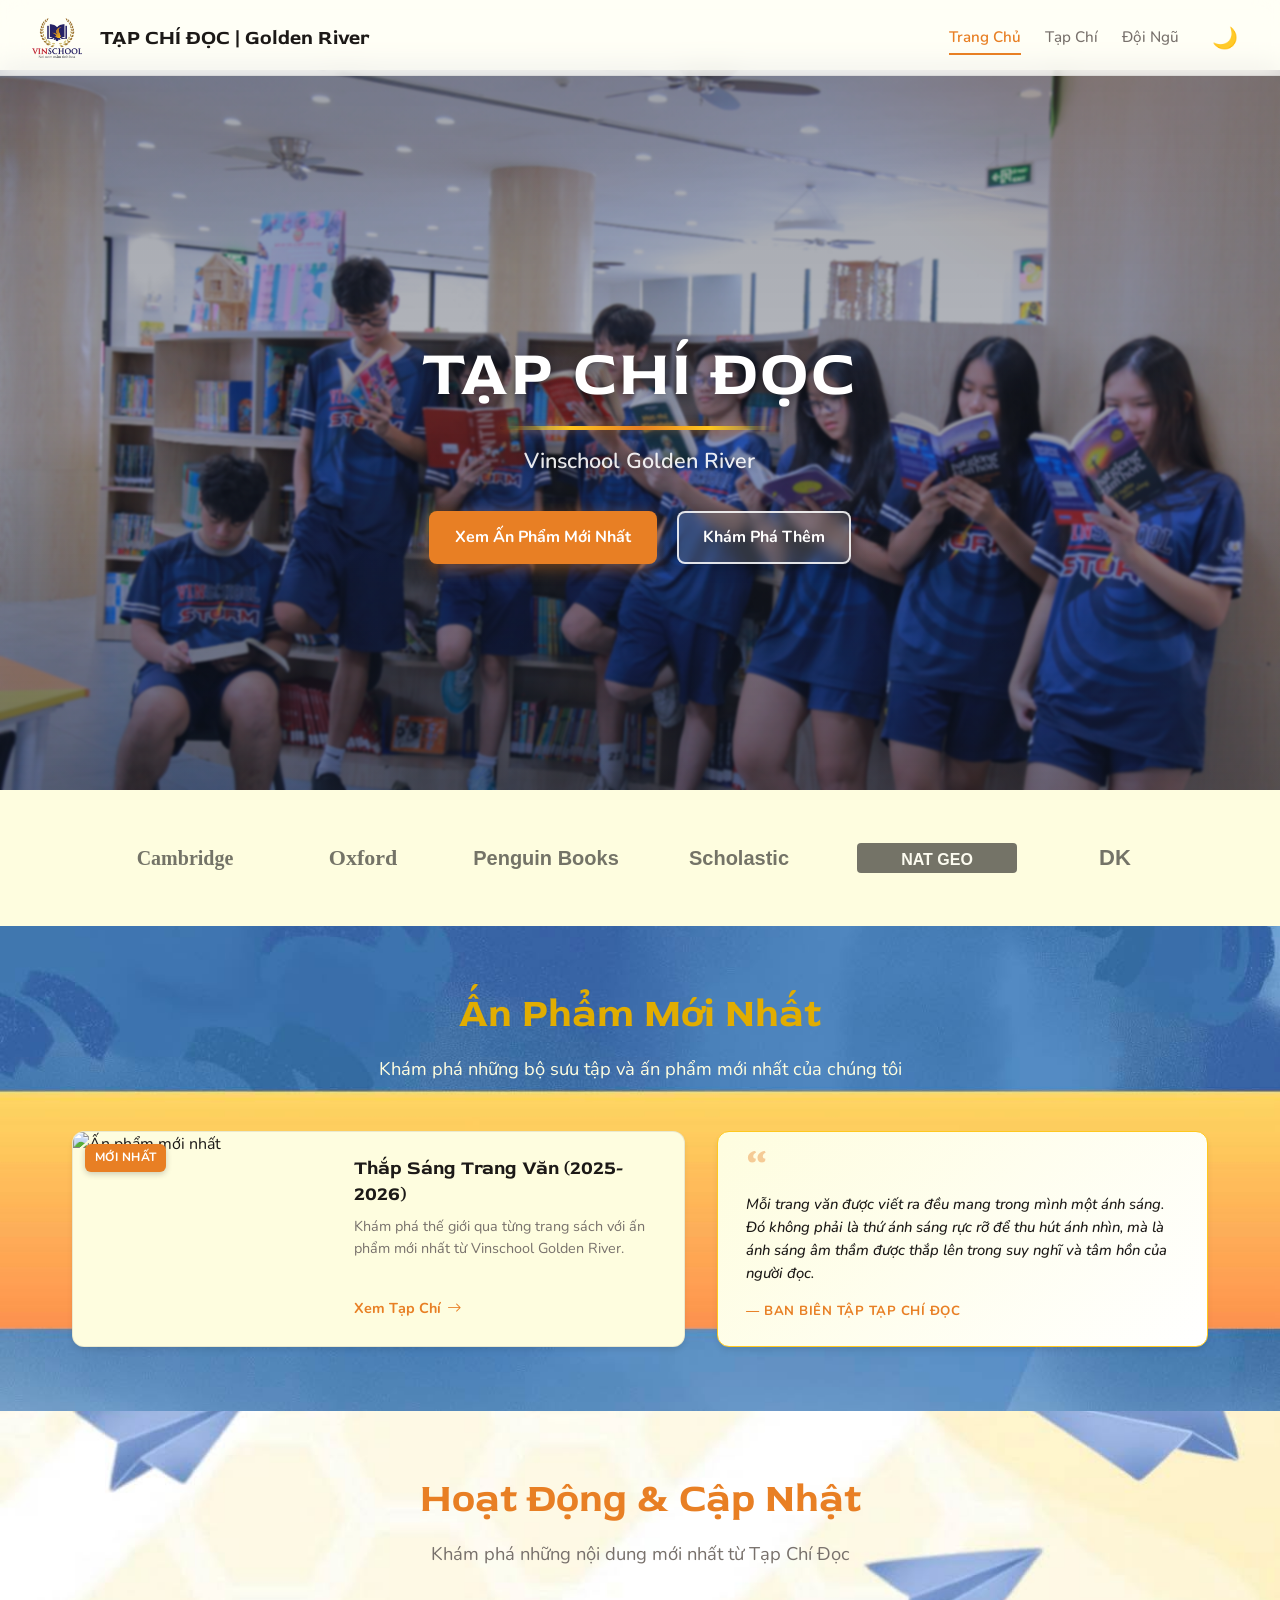
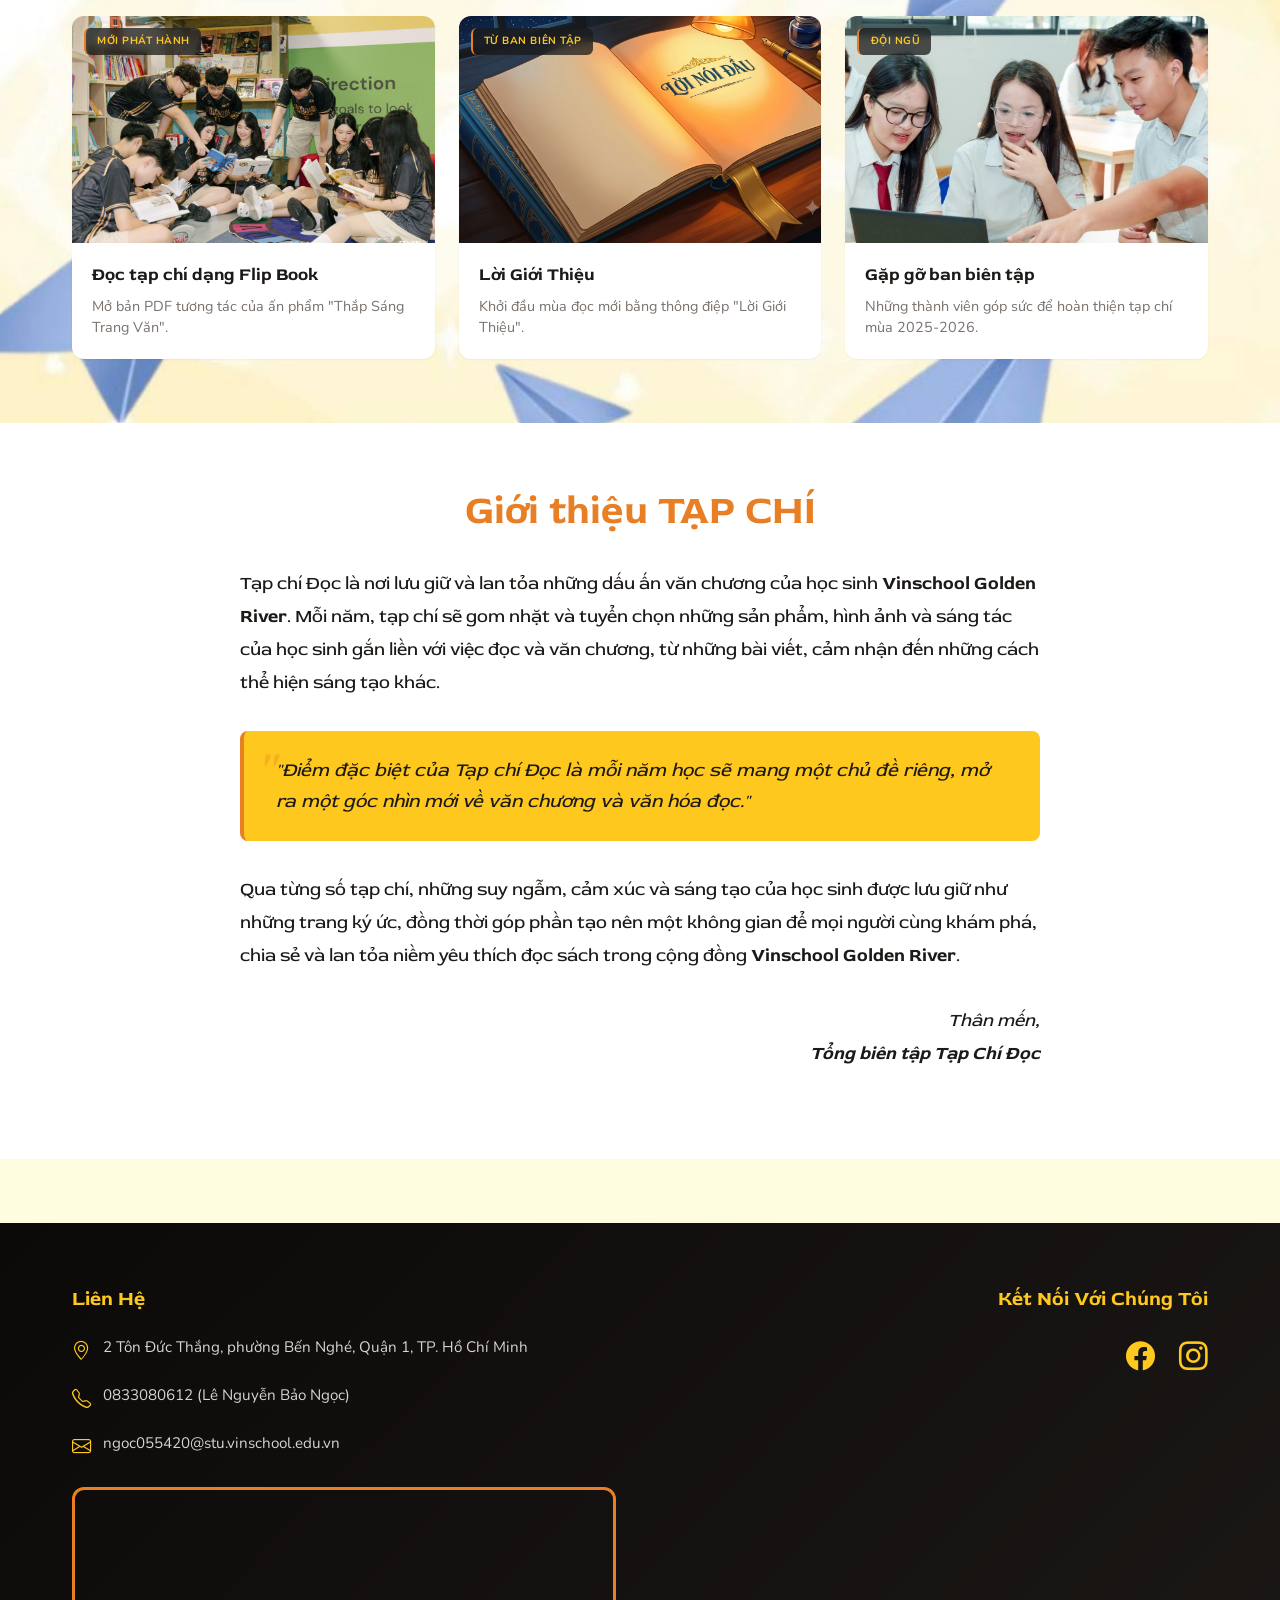
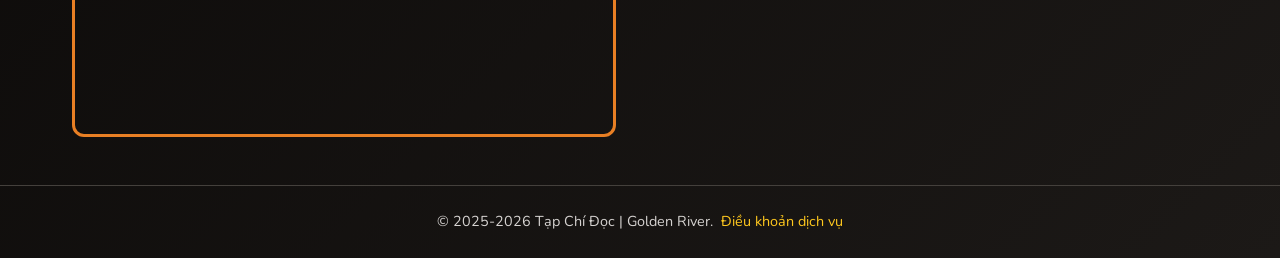
==== commit 23d967d6: "feat(v0.7.5): add bg for hero in magazine lib page; add meta tags info" ====
--- a/index.html
+++ b/index.html
@@ -7,6 +7,12 @@
   <title>Thắp Sáng Trang Văn | Vinschool Golden River - Tạp Chí Đọc</title>
 
   <link rel="icon" href="./assets/logo-vinschool.png" type="image/png">
+
+  <meta property="og:title" content="Thắp Sáng Trang Văn | Vinschool Golden River - Tạp Chí Đọc" />
+  <!-- <meta property="og:description" content="A guided learning experience built around reasoning, feedback, and progressive support. Now expanded into real-time exam performance training." /> -->
+  <meta property="og:type" content="website" />
+  <meta property="og:image" content="./assets/public/school_lib.webp" />
+  <meta property="og:url" content="https://golden-river-reading-culture.vercel.app" />
 
   <!-- Google Fonts -->
   <link rel="preconnect" href="https://fonts.googleapis.com">
--- a/css/main.css
+++ b/css/main.css
@@ -114,7 +114,45 @@
   color: white;
   padding: 6rem 0;
   text-align: center;
-}
+  position: relative;
+  overflow: hidden;
+}
+
+/* Left warm orange gradient glow */
+/* .hero::before {
+  content: '';
+  position: absolute;
+  top: 0;
+  left: 0;
+  width: 100px;
+  height: 100%;
+  background: linear-gradient(
+    to right, 
+    rgba(255, 90, 0, 0.35) 0%,
+    rgba(255, 165, 0, 0.15) 45%,
+    transparent 100%
+  ) !important;
+  pointer-events: none;
+  z-index: 2;
+} */
+
+/* Right blue light (bright sky) gradient glow */
+/* .hero::after {
+  content: '';
+  position: absolute;
+  top: 0;
+  right: 0;
+  width: 100px;
+  height: 100%;
+  background: linear-gradient(to left, 
+    rgba(135, 206, 250, 0.6) 0%, 
+    rgba(173, 216, 230, 0.4) 30%,
+    rgba(135, 206, 250, 0.2) 60%,
+    transparent 100%
+  );
+  pointer-events: none;
+  z-index: 1;
+} */
 
 .hero h1, .page-hero h1 {
   text-transform: uppercase;
--- a/css/components.css
+++ b/css/components.css
@@ -29,8 +29,8 @@
   width: 100%;
   height: 100%;
   background: linear-gradient(180deg, rgba(15, 23, 42, 0.4) 0%, rgba(15, 23, 42, 0.3) 50%, rgba(15, 23, 42, 0.5) 100%);
-  backdrop-filter: blur(1.2px);
-  -webkit-backdrop-filter: blur(1.2px);
+  backdrop-filter: blur(0.9px);
+  -webkit-backdrop-filter: blur(0.9px);
   z-index: 1;
 }
 
@@ -334,7 +334,11 @@
 
 /* ========== LATEST MAGAZINES SECTION ========== */
 .latest-magazines-section {
-  background-color: var(--bg-card);
+  /* background-color: var(--bg-card); */
+  background-image: url("../assets/public/latest_magazine.webp");
+  background-size: cover;
+  background-position: center;
+  background-repeat: no-repeat;
   padding: 4rem 0;
 }
 
@@ -525,7 +529,11 @@
 
 /* ========== LATEST ACTIVITIES / UPDATES ========== */
 .updates-section {
-  background-color: var(--bg-primary);
+  /* background-color: var(--bg-primary); */
+  background-image: url(../assets/public/new_updates.jpg);
+  background-size: cover;
+  background-position: center;
+  background-repeat: no-repeat;
   padding: 4rem 0;
 }
 
@@ -1059,6 +1067,17 @@
   margin: 0 auto;
 }
 
+.latest-magazines-section .section-header p {
+  color: var(--bg-primary);
+  font-size: 1.15rem;
+  max-width: 700px;
+  margin: 0 auto;
+}
+
+.latest-magazines-section .section-header h2 {
+  color: #E1AD01;
+}
+
 /* ========== FOOTER ========== */
 .footer {
   background: linear-gradient(135deg, #0C0A09 0%, #1C1917 100%);
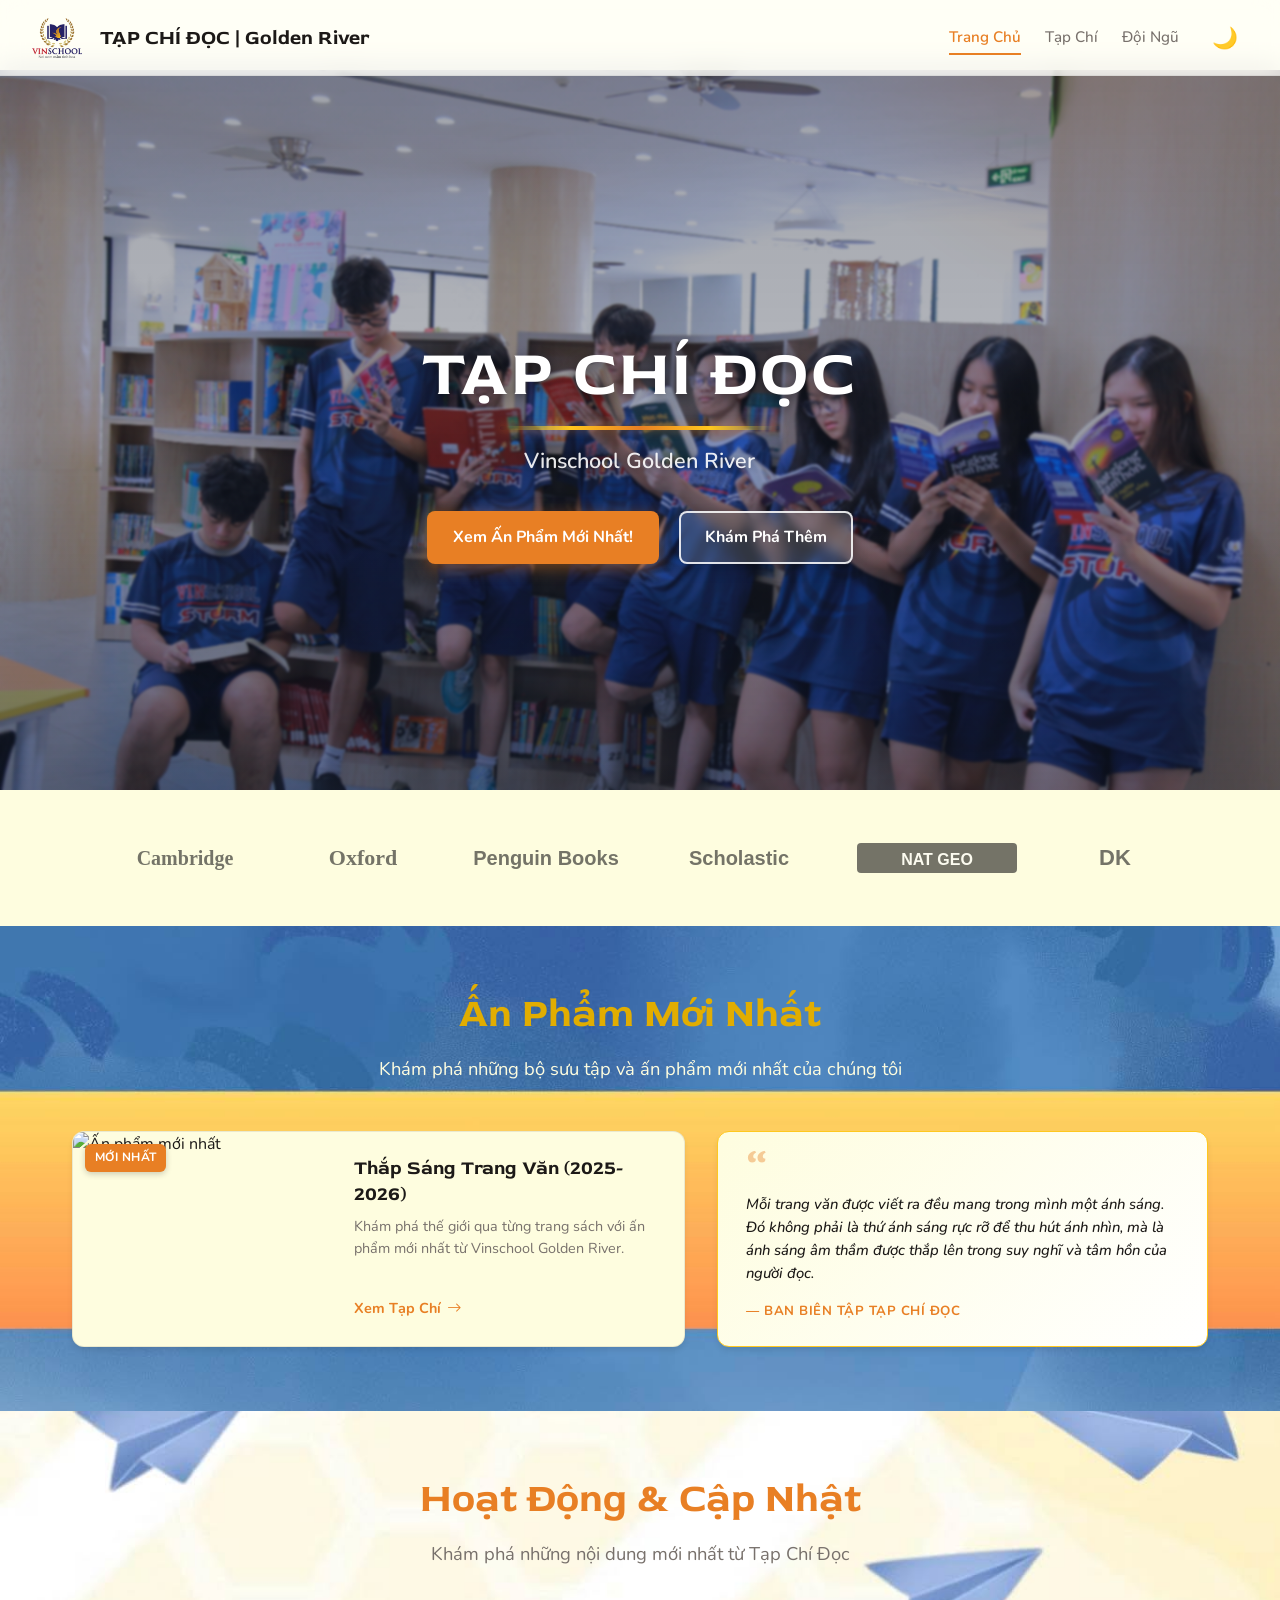
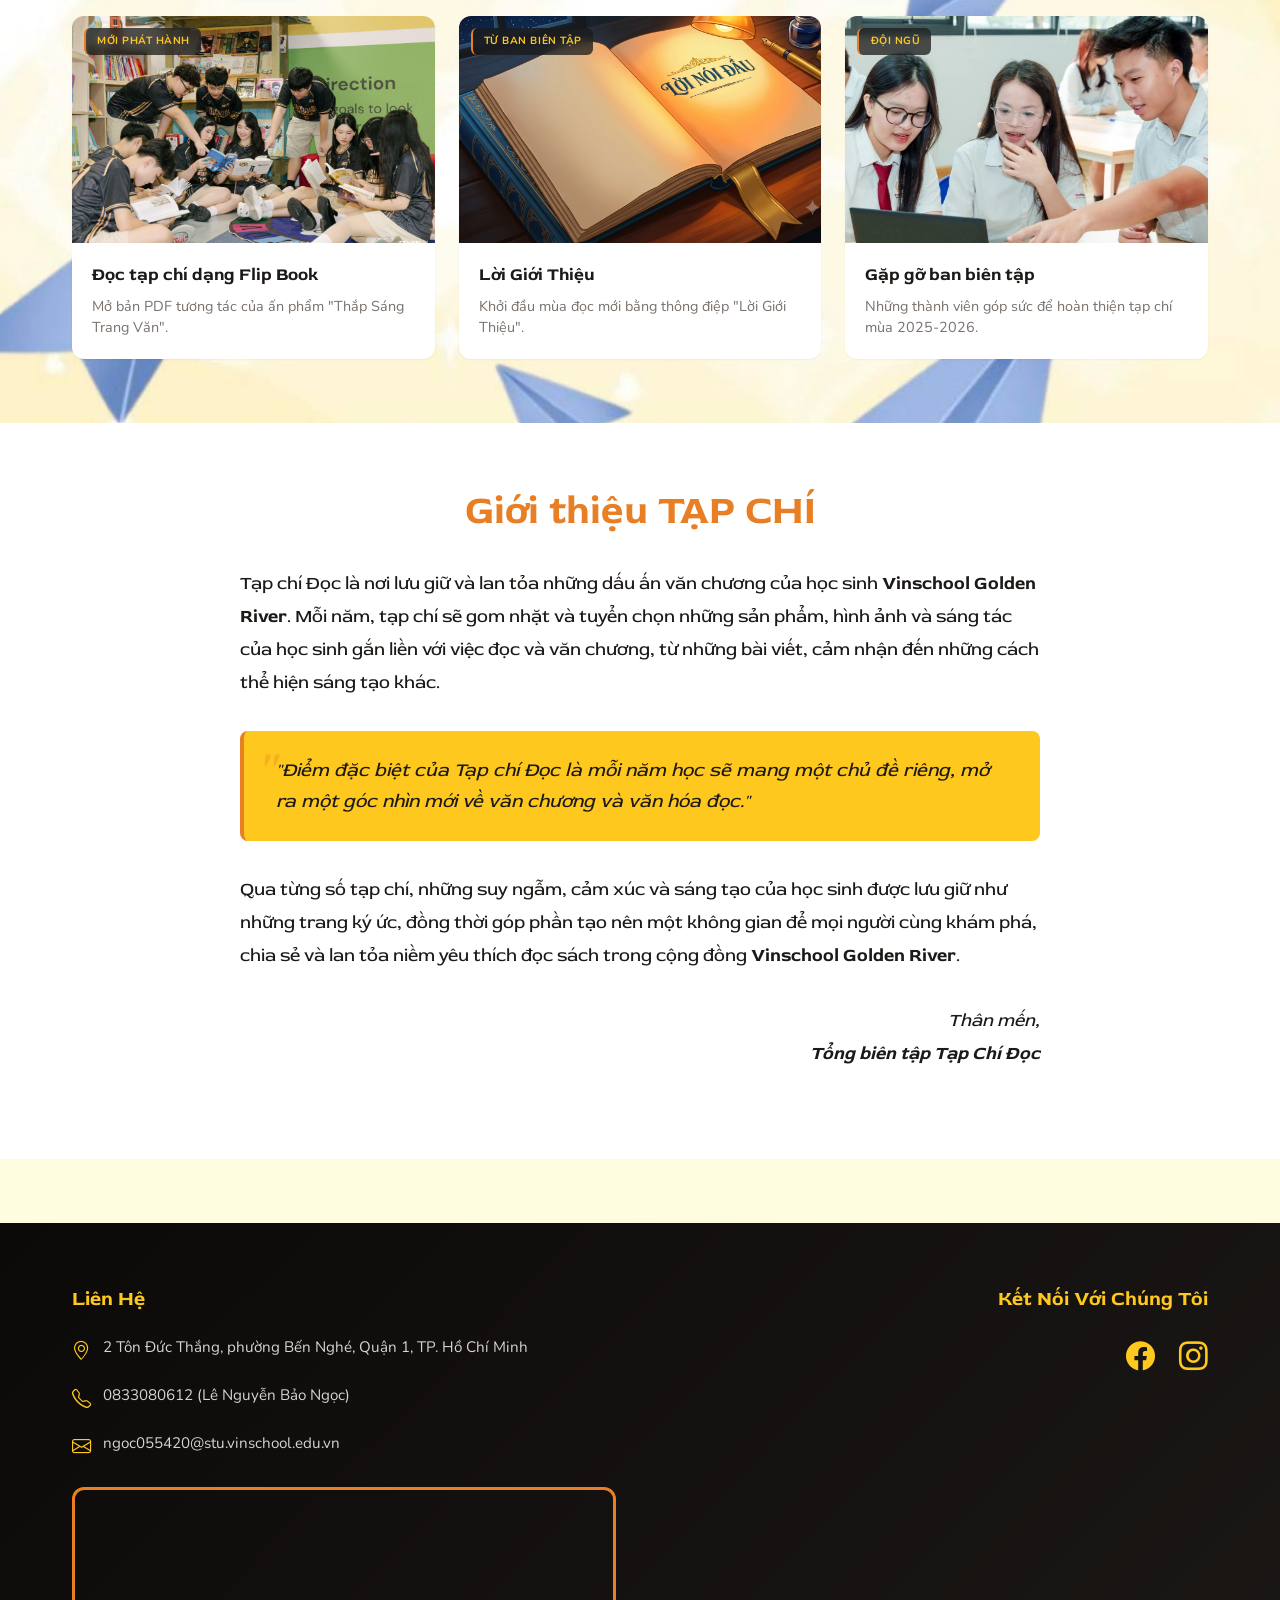
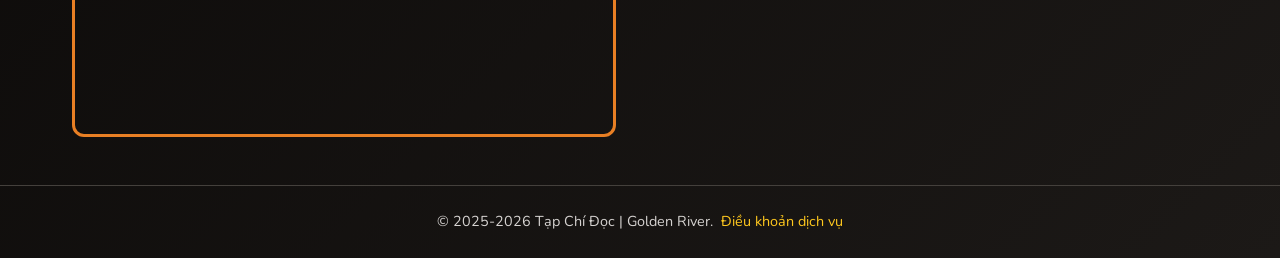
==== commit 9b65e6a8: "update: website responsiveness with more natural font-weight of subtitles.vs.titles and hero section" ====
--- a/index.html
+++ b/index.html
@@ -87,7 +87,7 @@
           <p class="hero-subtitle">Vinschool Golden River</p>
 
           <div class="hero-actions">
-            <a href="#latest-magazines" class="btn btn-primary">Xem Ấn Phẩm Mới Nhất</a>
+            <a href="#latest-magazines" class="btn btn-primary"><span class="btn-text-full">Xem Ấn Phẩm Mới Nhất!</span><span class="btn-text-short">Xem Mới Nhất!</span></a>
             <a href="magazine.html" class="btn btn-secondary">Khám Phá Thêm</a>
           </div>
         </div>
--- a/css/components.css
+++ b/css/components.css
@@ -141,6 +141,11 @@
   box-shadow: 0 6px 22px rgba(255, 255, 255, 0.35);
 }
 
+/* Responsive Button Text Helpers */
+.btn-text-short {
+  display: none;
+}
+
 /* Magazine Cover Card */
 .magazine-cover-card {
   background: var(--bg-card);
@@ -267,13 +272,17 @@
   }
 
   .credits-hero p {
-    font-size: 1rem;
+    font-size: 0.95rem;
   }
 }
 
 @media (max-width: 480px) {
   .credits-hero h1 {
     font-size: 1.75rem;
+  }
+
+  .credits-hero p {
+    font-size: 0.875rem;
   }
 }
 
@@ -1226,12 +1235,36 @@
 
 /* ========== RESPONSIVE ========== */
 @media (max-width: 768px) {
+  .btn-text-full {
+    display: none;
+  }
+
+  .btn-text-short {
+    display: inline;
+  }
+
   .hero h1 {
-    font-size: 2.5rem;
+    font-size: 2.85rem;
+    padding: 0.25rem 0.5rem;
   }
 
   .hero-subtitle {
     font-size: 1rem;
+  }
+
+  .hero-actions {
+    gap: 0.75rem;
+    margin-top: 1.5rem;
+  }
+
+  .hero .btn {
+    padding: 0.55rem 1.1rem;
+    font-size: 0.875rem;
+  }
+
+  .section-header p,
+  .page-hero p {
+    font-size: 0.95rem;
   }
 
   .gallery-grid {
@@ -1264,7 +1297,24 @@
 
 @media (max-width: 480px) {
   .hero h1 {
-    font-size: 2rem;
+    font-size: 2.35rem;
+    padding: 0.25rem 0.25rem;
+    letter-spacing: 0.02em;
+  }
+
+  .hero-actions {
+    gap: 0.5rem;
+    margin-top: 1.25rem;
+  }
+
+  .hero .btn {
+    padding: 0.5rem 0.85rem;
+    font-size: 0.825rem;
+  }
+
+  .section-header p,
+  .page-hero p {
+    font-size: 0.875rem;
   }
 
   .page-hero h1 {
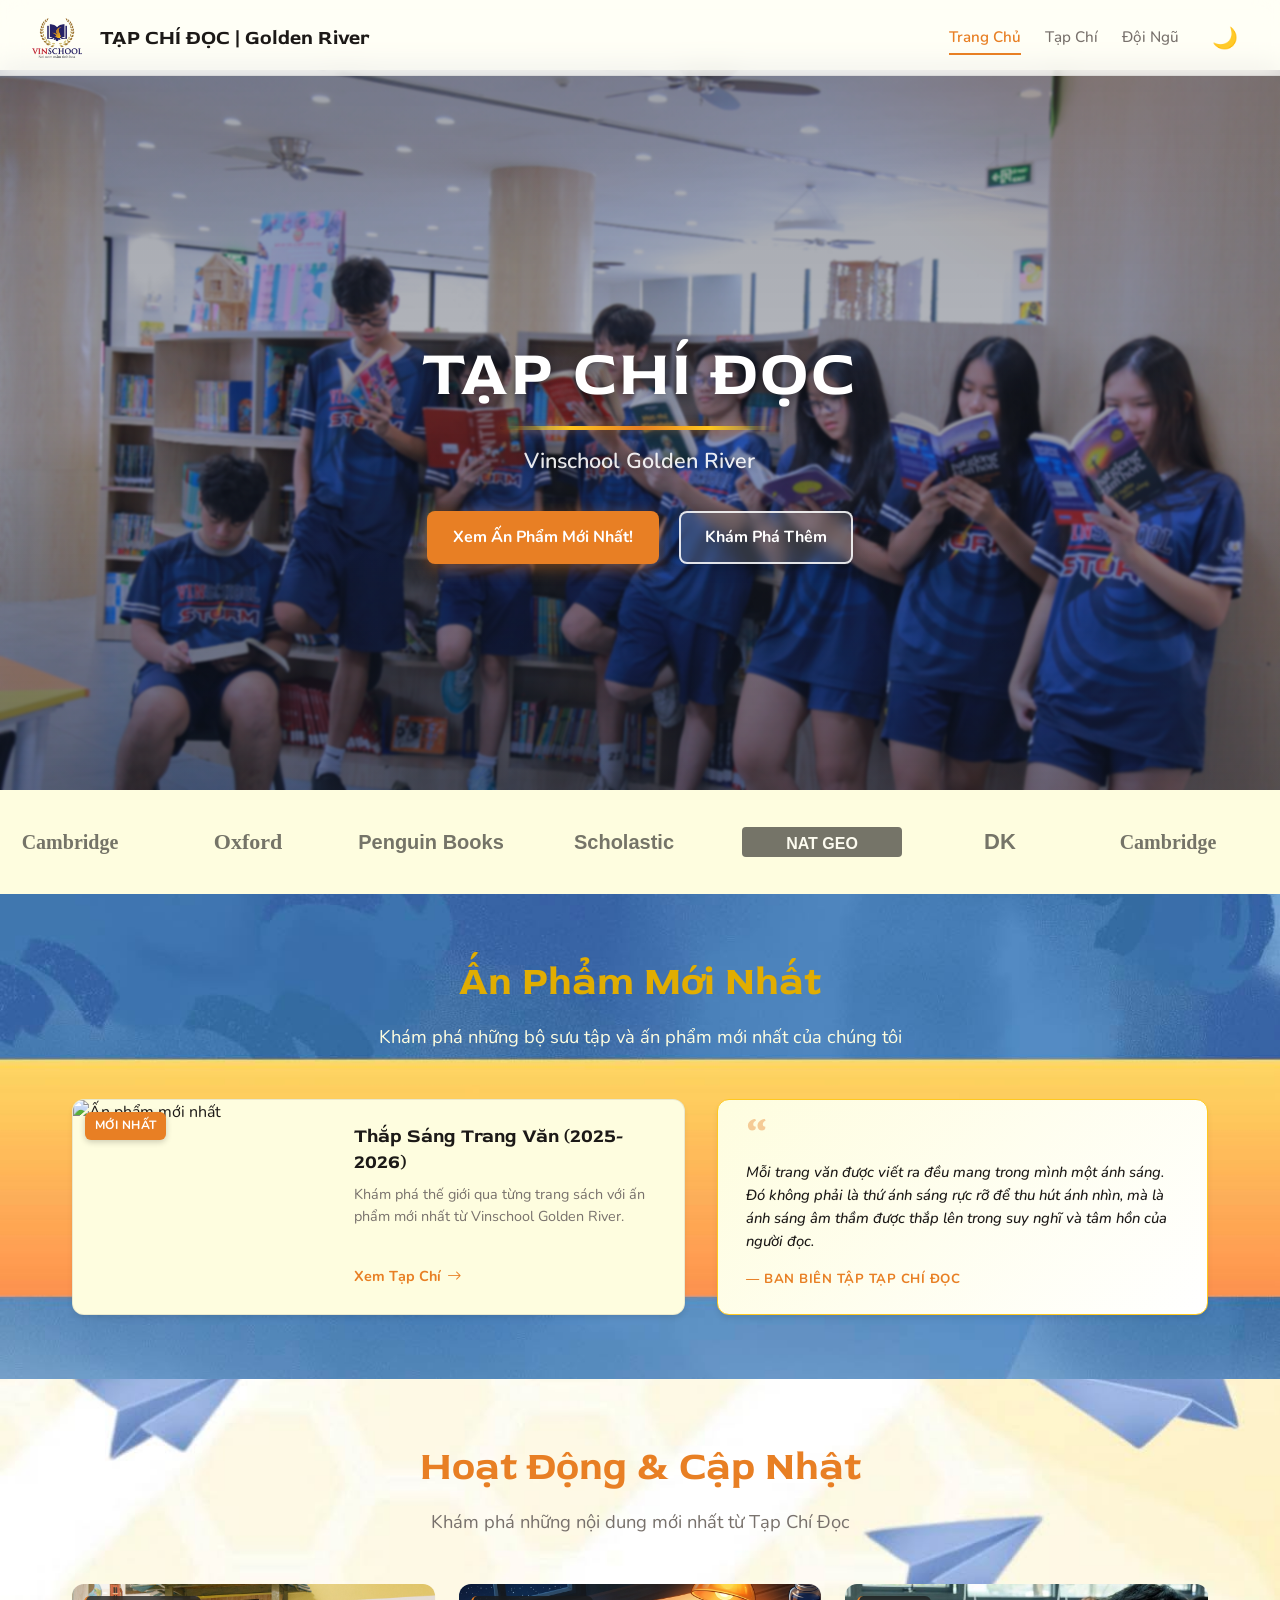
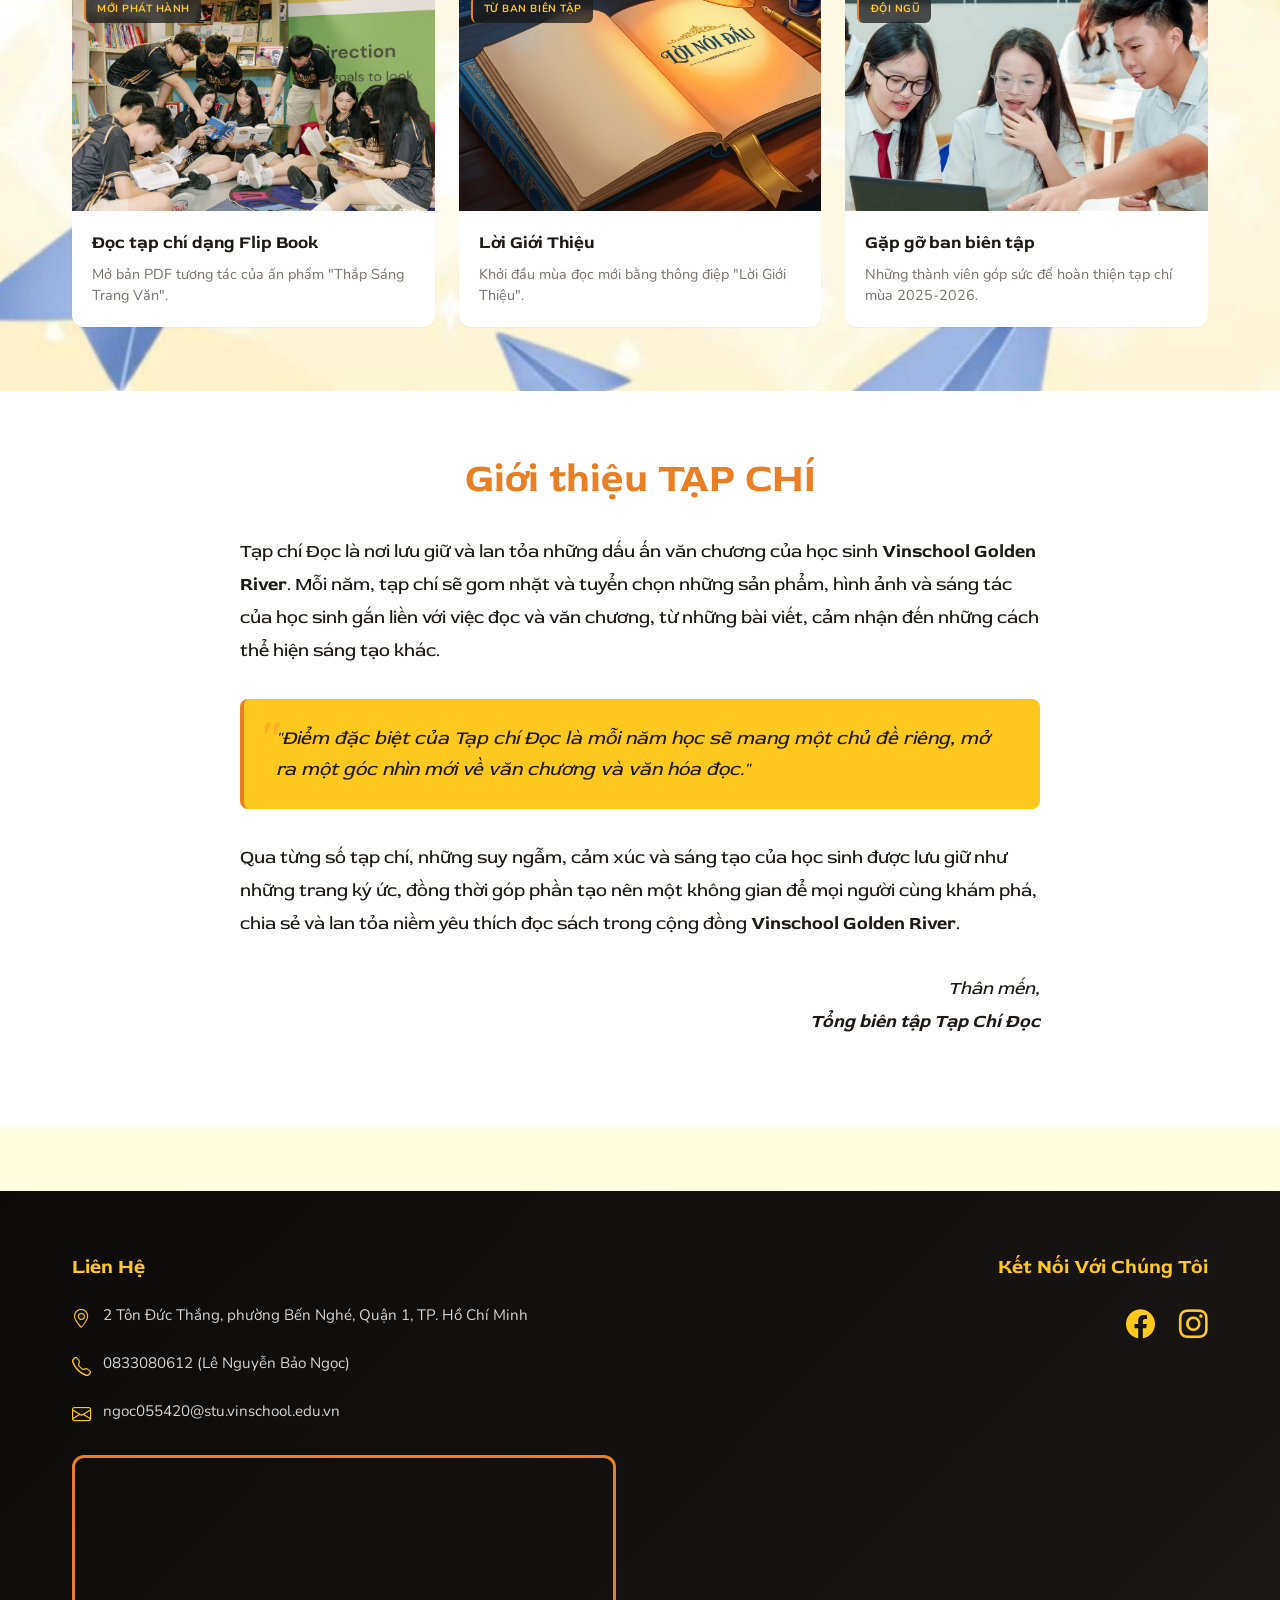
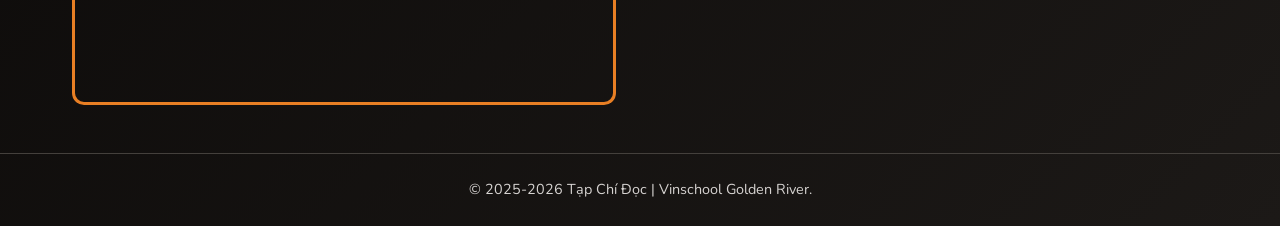
==== commit c88c2073: "feat(v0.7.7): remove: 'regulations' link in footer; fix: carousel will now scroll infinitely and wil" ====
--- a/index.html
+++ b/index.html
@@ -87,7 +87,7 @@
           <p class="hero-subtitle">Vinschool Golden River</p>
 
           <div class="hero-actions">
-            <a href="#latest-magazines" class="btn btn-primary"><span class="btn-text-full">Xem Ấn Phẩm Mới Nhất!</span><span class="btn-text-short">Xem Mới Nhất!</span></a>
+            <a href="#latest-magazines" class="btn btn-primary"><span class="btn-text-full">Xem Ấn Phẩm Mới Nhất!</span><span class="btn-text-short">Xem Bài Mới Nhất!</span></a>
             <a href="magazine.html" class="btn btn-secondary">Khám Phá Thêm</a>
           </div>
         </div>
@@ -108,41 +108,79 @@
     </section> -->
 
     <!-- ========== LOGO CAROUSEL SECTION ========== -->
-    <section class="logo-carousel-section" >
-      <div class="container">
-        <div class="logo-carousel">
+    <section class="logo-carousel-section">
+      <div class="logo-carousel-track">
+        
+        <!-- First Group -->
+        <div class="logo-carousel-group">
           <div class="logo-item">
             <svg width="140" height="40" viewBox="0 0 140 40" xmlns="http://www.w3.org/2000/svg">
-              <text x="70" y="27" text-anchor="middle" font-family="Georgia, serif" font-size="20" font-weight="bold" fill="#1C1917">Cambridge</text>
+              <text x="70" y="27" text-anchor="middle" font-family="Georgia, serif" font-size="20" font-weight="bold" fill="currentColor">Cambridge</text>
             </svg>
           </div>
           <div class="logo-item">
             <svg width="120" height="40" viewBox="0 0 120 40" xmlns="http://www.w3.org/2000/svg">
-              <text x="60" y="27" text-anchor="middle" font-family="Georgia, serif" font-size="22" font-weight="bold" fill="#1C1917">Oxford</text>
+              <text x="60" y="27" text-anchor="middle" font-family="Georgia, serif" font-size="22" font-weight="bold" fill="currentColor">Oxford</text>
             </svg>
           </div>
           <div class="logo-item">
             <svg width="150" height="40" viewBox="0 0 150 40" xmlns="http://www.w3.org/2000/svg">
-              <text x="75" y="27" text-anchor="middle" font-family="Arial, sans-serif" font-size="20" font-weight="bold" fill="#1C1917">Penguin Books</text>
+              <text x="75" y="27" text-anchor="middle" font-family="Arial, sans-serif" font-size="20" font-weight="bold" fill="currentColor">Penguin Books</text>
             </svg>
           </div>
           <div class="logo-item">
             <svg width="140" height="40" viewBox="0 0 140 40" xmlns="http://www.w3.org/2000/svg">
-              <text x="70" y="27" text-anchor="middle" font-family="Arial, sans-serif" font-size="20" font-weight="bold" fill="#1C1917">Scholastic</text>
+              <text x="70" y="27" text-anchor="middle" font-family="Arial, sans-serif" font-size="20" font-weight="bold" fill="currentColor">Scholastic</text>
             </svg>
           </div>
           <div class="logo-item">
             <svg width="160" height="40" viewBox="0 0 160 40" xmlns="http://www.w3.org/2000/svg">
-              <rect x="0" y="5" width="160" height="30" rx="4" fill="#1C1917"/>
-              <text x="80" y="27" text-anchor="middle" font-family="Arial, sans-serif" font-size="16" font-weight="bold" fill="#FEFDDF">NAT GEO</text>
+              <rect x="0" y="5" width="160" height="30" rx="4" fill="currentColor"/>
+              <text x="80" y="27" text-anchor="middle" font-family="Arial, sans-serif" font-size="16" font-weight="bold" fill="var(--bg-primary)">NAT GEO</text>
             </svg>
           </div>
           <div class="logo-item">
             <svg width="100" height="40" viewBox="0 0 100 40" xmlns="http://www.w3.org/2000/svg">
-              <text x="50" y="27" text-anchor="middle" font-family="Arial, sans-serif" font-size="22" font-weight="bold" fill="#1C1917">DK</text>
-            </svg>
-          </div>
-        </div>
+              <text x="50" y="27" text-anchor="middle" font-family="Arial, sans-serif" font-size="22" font-weight="bold" fill="currentColor">DK</text>
+            </svg>
+          </div>
+        </div>
+
+        <!-- Duplicate Group (aria-hidden for accessibility) -->
+        <div class="logo-carousel-group" aria-hidden="true">
+          <div class="logo-item">
+            <svg width="140" height="40" viewBox="0 0 140 40" xmlns="http://www.w3.org/2000/svg">
+              <text x="70" y="27" text-anchor="middle" font-family="Georgia, serif" font-size="20" font-weight="bold" fill="currentColor">Cambridge</text>
+            </svg>
+          </div>
+          <div class="logo-item">
+            <svg width="120" height="40" viewBox="0 0 120 40" xmlns="http://www.w3.org/2000/svg">
+              <text x="60" y="27" text-anchor="middle" font-family="Georgia, serif" font-size="22" font-weight="bold" fill="currentColor">Oxford</text>
+            </svg>
+          </div>
+          <div class="logo-item">
+            <svg width="150" height="40" viewBox="0 0 150 40" xmlns="http://www.w3.org/2000/svg">
+              <text x="75" y="27" text-anchor="middle" font-family="Arial, sans-serif" font-size="20" font-weight="bold" fill="currentColor">Penguin Books</text>
+            </svg>
+          </div>
+          <div class="logo-item">
+            <svg width="140" height="40" viewBox="0 0 140 40" xmlns="http://www.w3.org/2000/svg">
+              <text x="70" y="27" text-anchor="middle" font-family="Arial, sans-serif" font-size="20" font-weight="bold" fill="currentColor">Scholastic</text>
+            </svg>
+          </div>
+          <div class="logo-item">
+            <svg width="160" height="40" viewBox="0 0 160 40" xmlns="http://www.w3.org/2000/svg">
+              <rect x="0" y="5" width="160" height="30" rx="4" fill="currentColor"/>
+              <text x="80" y="27" text-anchor="middle" font-family="Arial, sans-serif" font-size="16" font-weight="bold" fill="var(--bg-primary)">NAT GEO</text>
+            </svg>
+          </div>
+          <div class="logo-item">
+            <svg width="100" height="40" viewBox="0 0 100 40" xmlns="http://www.w3.org/2000/svg">
+              <text x="50" y="27" text-anchor="middle" font-family="Arial, sans-serif" font-size="22" font-weight="bold" fill="currentColor">DK</text>
+            </svg>
+          </div>
+        </div>
+
       </div>
     </section>
 
@@ -275,7 +313,7 @@
         <div class="footer-section contact-info">
           <h3>Liên Hệ</h3>
           <p><span class="icon"><i class="bi bi-geo-alt"></i></span> <span><a href="https://maps.app.goo.gl/Hey9z4jk5jRRTpA79" target="_blank" rel="noopener noreferrer">2 Tôn Đức Thắng, phường Bến Nghé, Quận 1, TP. Hồ Chí Minh</a></span></p>
-          <p><span class="icon"><i class="bi bi-telephone"></i></span> <span>0833080612 (Lê Nguyễn Bảo Ngọc)</span></p>
+          <p><span class="icon"><i class="bi bi-telephone"></i></span> <span><a href="tel:+84833080612">0833080612 (Lê Nguyễn Bảo Ngọc)</a></span></p>
           <p><span class="icon"><i class="bi bi-envelope"></i></span> <span><a href="mailto:ngoc055420@stu.vinschool.edu.vn">ngoc055420@stu.vinschool.edu.vn</a></span></p>
           <div class="footer-map">
             <iframe 
@@ -300,7 +338,7 @@
         </div>
       </div>
       <div class="footer-bottom">
-        <p>© 2025-<span id="current-year"></span> Tạp Chí Đọc | Golden River.<a href="#">Điều khoản dịch vụ</a></p>
+        <p>© 2025-<span id="current-year"></span> Tạp Chí Đọc | Vinschool Golden River.</p>
       </div>
     </footer>
 
--- a/css/main.css
+++ b/css/main.css
@@ -170,9 +170,17 @@
 
 .hero-actions {
   display: flex;
+  flex-direction: column;
   gap: 1rem;
   justify-content: center;
   flex-wrap: wrap;
+  align-items: center;
+}
+
+@media (min-width: 768px) {
+  .hero-actions {
+      flex-direction: row !important;
+  }
 }
 
 /* Utility Classes */
--- a/css/components.css
+++ b/css/components.css
@@ -34,6 +34,21 @@
   z-index: 1;
 }
 
+
+.hero-overlay-credits {
+  position: absolute;
+  top: 0;
+  left: 0;
+  right: 0;
+  bottom: 0;
+  width: 100%;
+  height: 100%;
+  background: linear-gradient(180deg, rgba(15, 23, 42, 0.4) 0%, rgba(15, 23, 42, 0.3) 50%, rgba(15, 23, 42, 0.5) 100%);
+  backdrop-filter: blur(2px);
+  -webkit-backdrop-filter: blur(2px);
+  z-index: 1;
+}
+
 .hero .container {
   position: relative;
   z-index: 2;
@@ -234,10 +249,11 @@
 }
 
 .credits-hero {
-  background: linear-gradient(135deg, var(--accent-gold) 0%, var(--accent-teal) 100%);
+  /* background: linear-gradient(135deg, var(--accent-gold) 0%, var(--accent-teal) 100%); */
+  background-image: url("../assets/public/credits.jpg");
   color: white;
   padding: 6rem 0 4rem;
-  min-height: 300px;
+  min-height: 450px;
   display: flex;
   align-items: center;
 }
@@ -310,21 +326,54 @@
 /* ========== LOGO CAROUSEL SECTION ========== */
 .logo-carousel-section {
   background-color: var(--bg-primary);
-  padding: 3rem 0;
-}
-
-.logo-carousel {
-  display: flex;
-  justify-content: center;
+  padding: 2rem 0;
+  overflow: hidden;
+  color: var(--text-primary);
+  /* Prevents horizontal scrollbars on some devices */
+  width: 100%;
+}
+
+.logo-carousel-track {
+  display: flex;
+  /* Flex gap between the two groups */
+  gap: 3rem;
+  width: max-content;
+  user-select: none;
+}
+
+.logo-carousel-group {
+  display: flex;
   align-items: center;
-  flex-wrap: wrap;
+  /* justify-content: space-around; */
   gap: 3rem;
+  flex-shrink: 0;
+  /* min-width: 100%; */
+  /* Animate the group directly */
+  animation: logo-scroll 20s linear infinite;
+  /* Smooth hardware acceleration to prevent sub-pixel stuttering */
+  will-change: transform;
+  transform: translateZ(0);
+}
+
+.logo-carousel-track:hover .logo-carousel-group {
+  animation-play-state: paused;
+}
+
+@keyframes logo-scroll {
+  0% {
+    transform: translateX(0);
+  }
+  100% {
+    /* Translate by -100% (the exact length of ONE group + gap) */
+    transform: translateX(calc(-100% - 3rem));
+  }
 }
 
 .logo-item {
   display: flex;
   align-items: center;
   justify-content: center;
+  flex-shrink: 0;
   filter: grayscale(100%);
   opacity: 0.6;
   transition: var(--transition);
@@ -750,28 +799,114 @@
   margin-top: 0.75rem;
 }
 
-/* Members Grid - 6 columns */
-.members-grid {
-  grid-template-columns: repeat(6, 1fr);
-}
-
-.members-grid .team-member {
-  padding: 1.25rem;
-}
-
-.members-grid .team-avatar {
-  width: 80px;
-  height: 80px;
-  font-size: 2rem;
+/* Department Columns Grid - 4 columns */
+.departments-grid {
+  display: grid;
+  grid-template-columns: repeat(4, 1fr);
+  gap: 1.5rem;
+  margin-top: 1.5rem;
+}
+
+.department-card {
+  background: var(--bg-card);
+  border-radius: var(--radius-xl);
+  padding: 2rem 1.35rem;
+  box-shadow: var(--shadow-md);
+  border: 1px solid rgba(0, 0, 0, 0.06);
+  border-top: 4px solid var(--accent-gold);
+  display: flex;
+  flex-direction: column;
+  transition: var(--transition);
+}
+
+.department-card:hover {
+  transform: translateY(-8px);
+  box-shadow: var(--shadow-xl);
+}
+
+.department-header {
+  text-align: center;
+  padding-bottom: 1.25rem;
+  margin-bottom: 1.25rem;
+  border-bottom: 1px solid rgba(0, 0, 0, 0.08);
+}
+
+[data-theme="dark"] .department-card {
+  border-color: rgba(255, 255, 255, 0.08);
+  border-top-color: var(--accent-gold);
+}
+
+[data-theme="dark"] .department-header {
+  border-bottom-color: rgba(255, 255, 255, 0.08);
+}
+
+.department-icon {
+  width: 54px;
+  height: 54px;
+  border-radius: 50%;
+  background: linear-gradient(135deg, rgba(232, 127, 36, 0.15) 0%, rgba(115, 165, 202, 0.2) 100%);
+  color: var(--accent-gold);
+  font-size: 1.5rem;
+  display: flex;
+  align-items: center;
+  justify-content: center;
+  margin: 0 auto 0.75rem;
+}
+
+.department-header h3 {
+  font-size: 1.25rem;
+  color: var(--text-primary);
+  margin-bottom: 0;
+  font-weight: 700;
+}
+
+.department-icon-group {
+  display: flex;
+  justify-content: center;
+  align-items: center;
+  gap: 5px; /* Space between the two circles */
   margin-bottom: 0.75rem;
 }
 
-.members-grid h3 {
-  font-size: 1rem;
-}
-
-.members-grid .role {
-  font-size: 0.85rem;
+.department-icon-group .department-icon {
+  margin: 0 !important;
+}
+
+.department-members {
+  display: flex;
+  flex-direction: column;
+  gap: 0.75rem;
+  flex: 1;
+}
+
+.member-entry {
+  background: rgba(115, 165, 202, 0.08);
+  padding: 0.75rem 0.9rem;
+  border-radius: var(--radius-md);
+  border-left: 3px solid var(--accent-teal);
+  transition: var(--transition);
+}
+
+[data-theme="dark"] .member-entry {
+  background: rgba(115, 165, 202, 0.12);
+}
+
+.member-entry:hover {
+  background: rgba(115, 165, 202, 0.16);
+  transform: translateX(3px);
+}
+
+.member-name {
+  font-weight: 700;
+  font-size: 0.95rem;
+  color: var(--text-primary);
+  margin-bottom: 0.15rem;
+}
+
+.member-role {
+  font-size: 0.8rem;
+  color: var(--accent-gold);
+  font-weight: 600;
 }
 
 .team-member {
@@ -815,41 +950,104 @@
   margin-top: 0.5rem;
 }
 
-/* Responsive: 3 columns for members on tablets */
-@media (max-width: 1200px) {
-  .members-grid {
-    grid-template-columns: repeat(3, 1fr);
-  }
-}
-
-/* Responsive: 2 columns on smaller tablets */
+/* Special Thanks Section */
+.thanks-section {
+  background: linear-gradient(135deg, #e0f2fe 0%, #eaf4fb 50%, #f0f7fd 100%);
+  padding: 5rem 0;
+  position: relative;
+}
+
+[data-theme="dark"] .thanks-section {
+  background: linear-gradient(135deg, #0d2137 0%, #132b43 100%);
+}
+
+.thanks-grid {
+  display: grid;
+  grid-template-columns: repeat(3, 1fr);
+  gap: 2rem;
+  margin-top: 2rem;
+}
+
+.thanks-card {
+  background: var(--bg-card);
+  border-radius: var(--radius-xl);
+  overflow: hidden;
+  padding: 0 !important;
+  box-shadow: var(--shadow-md);
+  border: 1px solid rgba(115, 165, 202, 0.2);
+  display: flex;
+  flex-direction: column;
+  transition: var(--transition);
+}
+
+.thanks-card:hover {
+  transform: translateY(-8px);
+  box-shadow: var(--shadow-xl);
+}
+
+.thanks-image {
+  width: 100%;
+  height: 200px;
+  overflow: hidden;
+  background: rgba(115, 165, 202, 0.15);
+}
+
+.thanks-image img {
+  width: 100%;
+  height: 100%;
+  object-fit: cover;
+  transition: transform 0.5s ease;
+}
+
+.thanks-card:hover .thanks-image img {
+  transform: scale(1.06);
+}
+
+.thanks-content {
+  padding: 1.5rem;
+  flex: 1;
+  display: flex;
+  flex-direction: column;
+}
+
+.thanks-content h3 {
+  font-size: 1.2rem;
+  color: var(--accent-gold);
+  margin-bottom: 0.6rem;
+  font-weight: 700;
+}
+
+.thanks-content p {
+  color: var(--text-secondary);
+  font-size: 0.92rem;
+  line-height: 1.6;
+  margin-bottom: 0;
+}
+
+/* Responsive: 2 columns for departments on tablets */
+@media (max-width: 1024px) {
+  .departments-grid {
+    grid-template-columns: repeat(2, 1fr);
+  }
+
+  .thanks-grid {
+    grid-template-columns: repeat(2, 1fr);
+  }
+}
+
+/* Responsive: 1 column on mobile */
 @media (max-width: 768px) {
   .leadership-grid {
     grid-template-columns: 1fr;
   }
   
-  .members-grid {
-    grid-template-columns: repeat(2, 1fr);
-  }
-}
-
-/* Responsive: 1 column on mobile - show only leadership */
-@media (max-width: 480px) {
-  .leadership-grid {
+  .departments-grid {
     grid-template-columns: 1fr;
   }
-  
-  .members-grid {
-    display: none;
-  }
-}
-
-.thanks-section {
-  background-color: var(--bg-card);
-}
-
-.thanks-section .card h3 {
-  color: var(--accent-gold);
+
+  .thanks-grid {
+    grid-template-columns: 1fr;
+  }
 }
 
 /* ========== TEAM QUOTE SECTION ========== */
@@ -1212,7 +1410,9 @@
 
 @media (max-width: 768px) {
   .footer-content {
-    grid-template-columns: 1fr;
+    display: flex;
+    flex-direction: column-reverse;
+    grid-template-columns: none;
     gap: 2rem;
   }
 
@@ -1253,13 +1453,13 @@
   }
 
   .hero-actions {
-    gap: 0.75rem;
+    gap: 1.25rem;
     margin-top: 1.5rem;
   }
 
   .hero .btn {
-    padding: 0.55rem 1.1rem;
-    font-size: 0.875rem;
+    padding: 0.75rem 1.5rem;
+    font-size: 1rem;
   }
 
   .section-header p,
@@ -1280,7 +1480,7 @@
     padding: 2rem 1.5rem 1.5rem;
   }
 
-  .logo-carousel {
+  .logo-carousel-track {
     gap: 1.5rem;
   }
 
@@ -1303,13 +1503,13 @@
   }
 
   .hero-actions {
-    gap: 0.5rem;
+    gap: 1rem;
     margin-top: 1.25rem;
   }
 
   .hero .btn {
-    padding: 0.5rem 0.85rem;
-    font-size: 0.825rem;
+    padding: 0.7rem 1.35rem;
+    font-size: 1rem;
   }
 
   .section-header p,
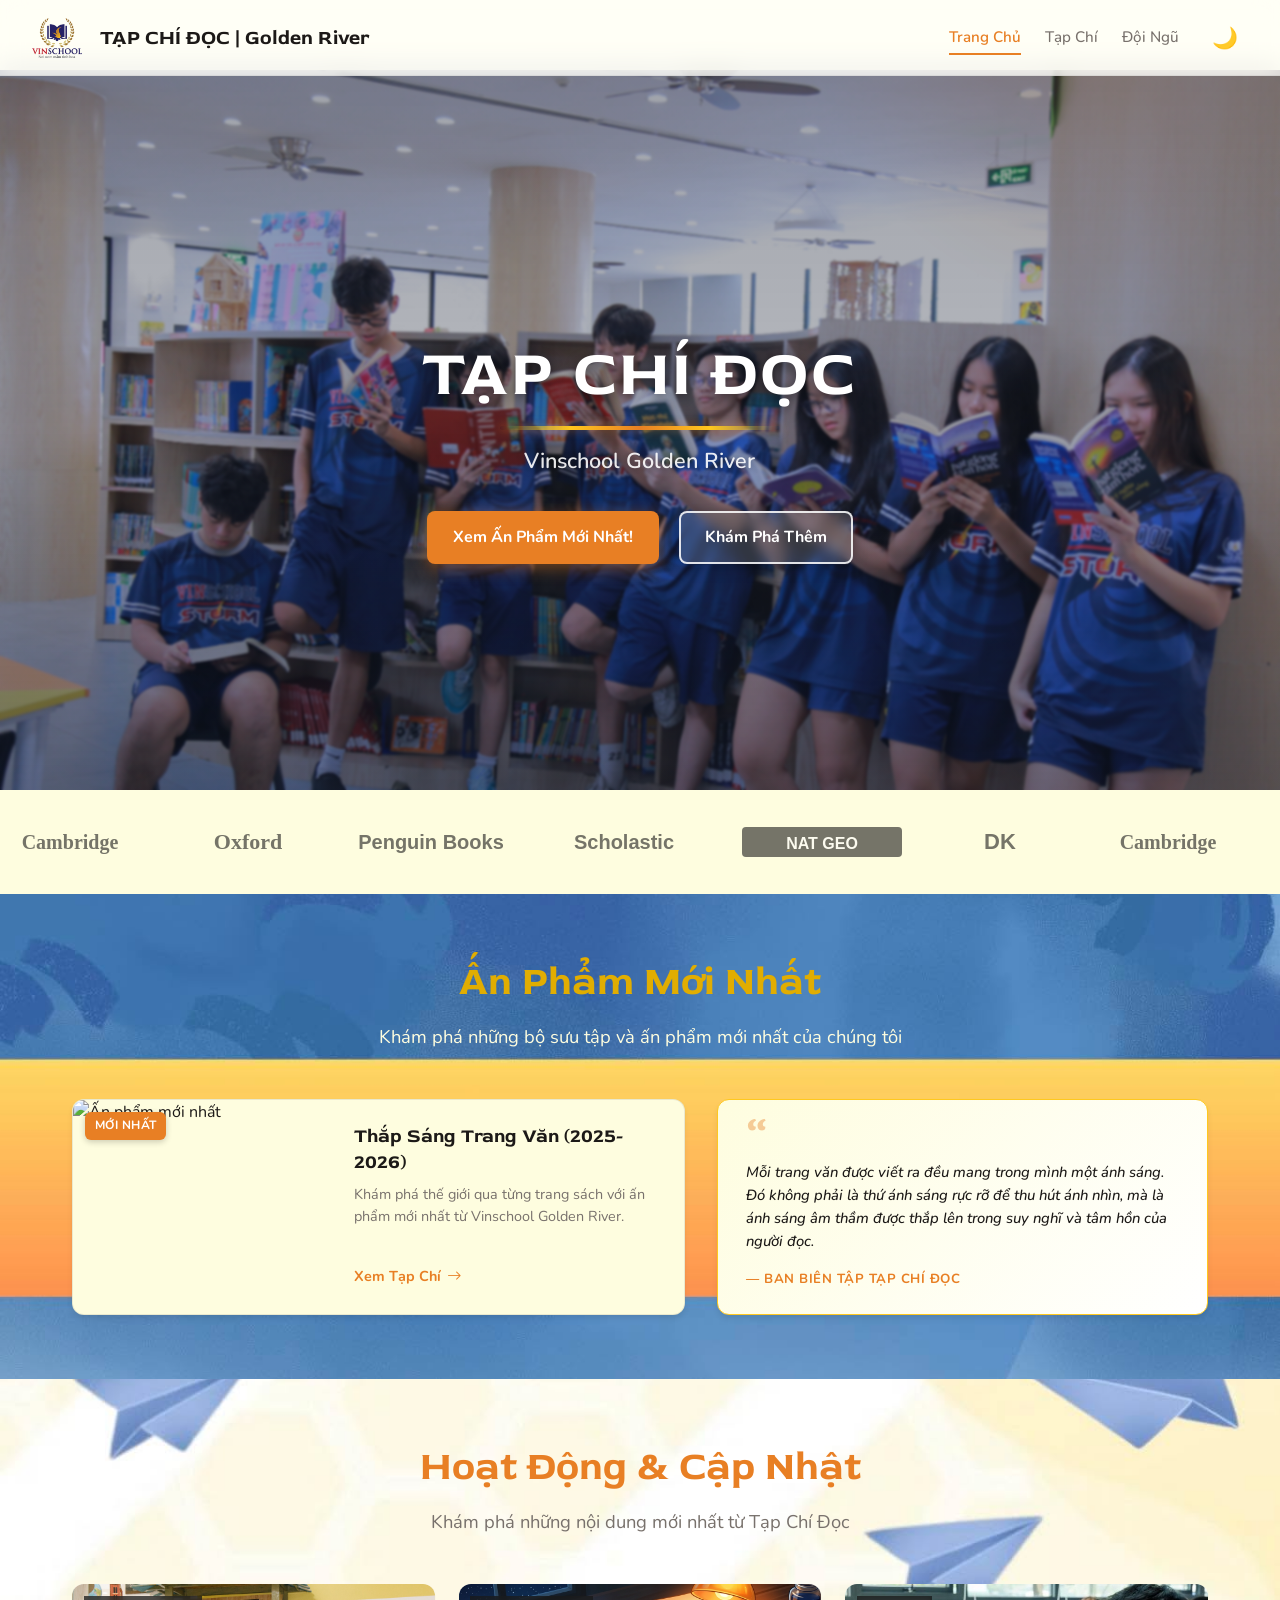
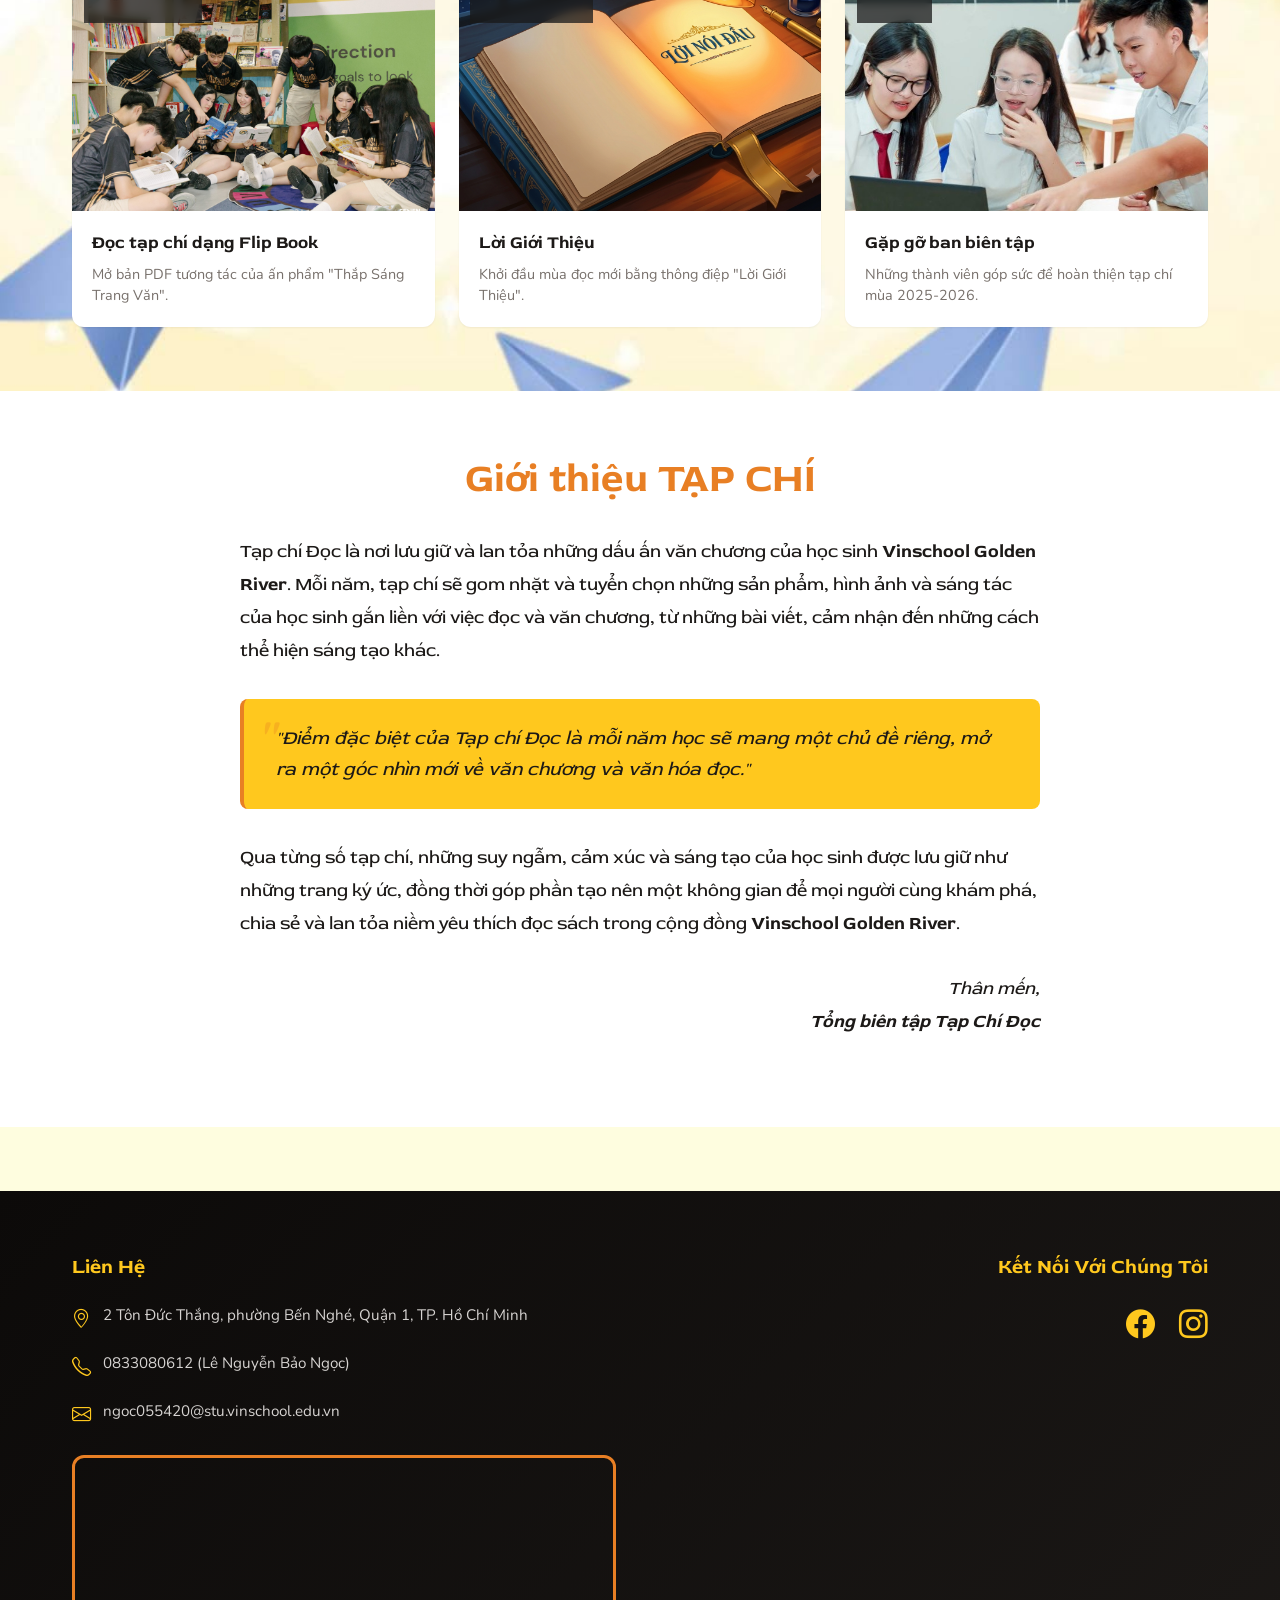
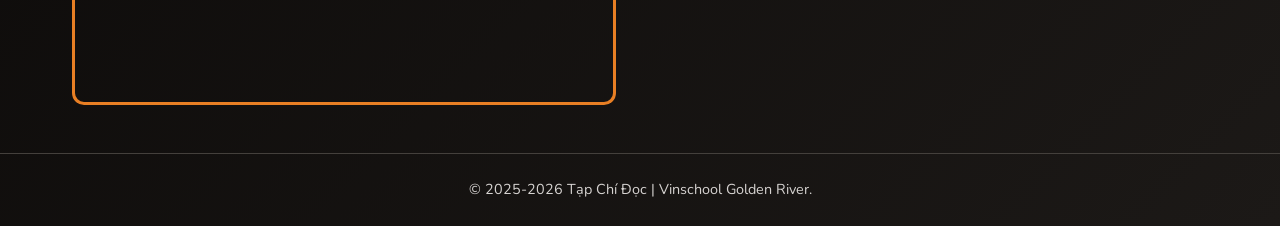
==== commit a617af9e: "add: new official pdf; update: website info to match" ====
--- a/index.html
+++ b/index.html
@@ -194,7 +194,7 @@
 
         <div class="latest-magazines-showcase">
           <!-- Featured Magazine Card -->
-          <div class="featured-magazine-card" onclick="window.open('view.html?pdf=assets/release/test.pdf', '_blank', 'noopener')">
+          <div class="featured-magazine-card" onclick="window.open('view.html?pdf=assets/release/season_25-26.pdf', '_blank', 'noopener')">
             <div class="featured-magazine-image">
               <img src="https://images.unsplash.com/photo-1544716278-ca5e3f4abd8c?w=800&h=600&fit=crop" alt="Ấn phẩm mới nhất">
               <span class="featured-badge">Mới nhất</span>
@@ -230,7 +230,7 @@
 
         <div class="gallery-grid updates-grid">
           <!-- Item 1 -->
-          <div class="update-card" onclick="window.open('view.html?pdf=assets/release/test.pdf', '_blank', 'noopener')">
+          <div class="update-card" onclick="window.open('view.html?pdf=assets/release/season_25-26.pdf', '_blank', 'noopener')">
             <div class="update-image-wrapper">
               <img src="assets/public/img4.webp" alt="Ấn phẩm tạp chí đọc">
               <span class="update-badge">Mới phát hành</span>
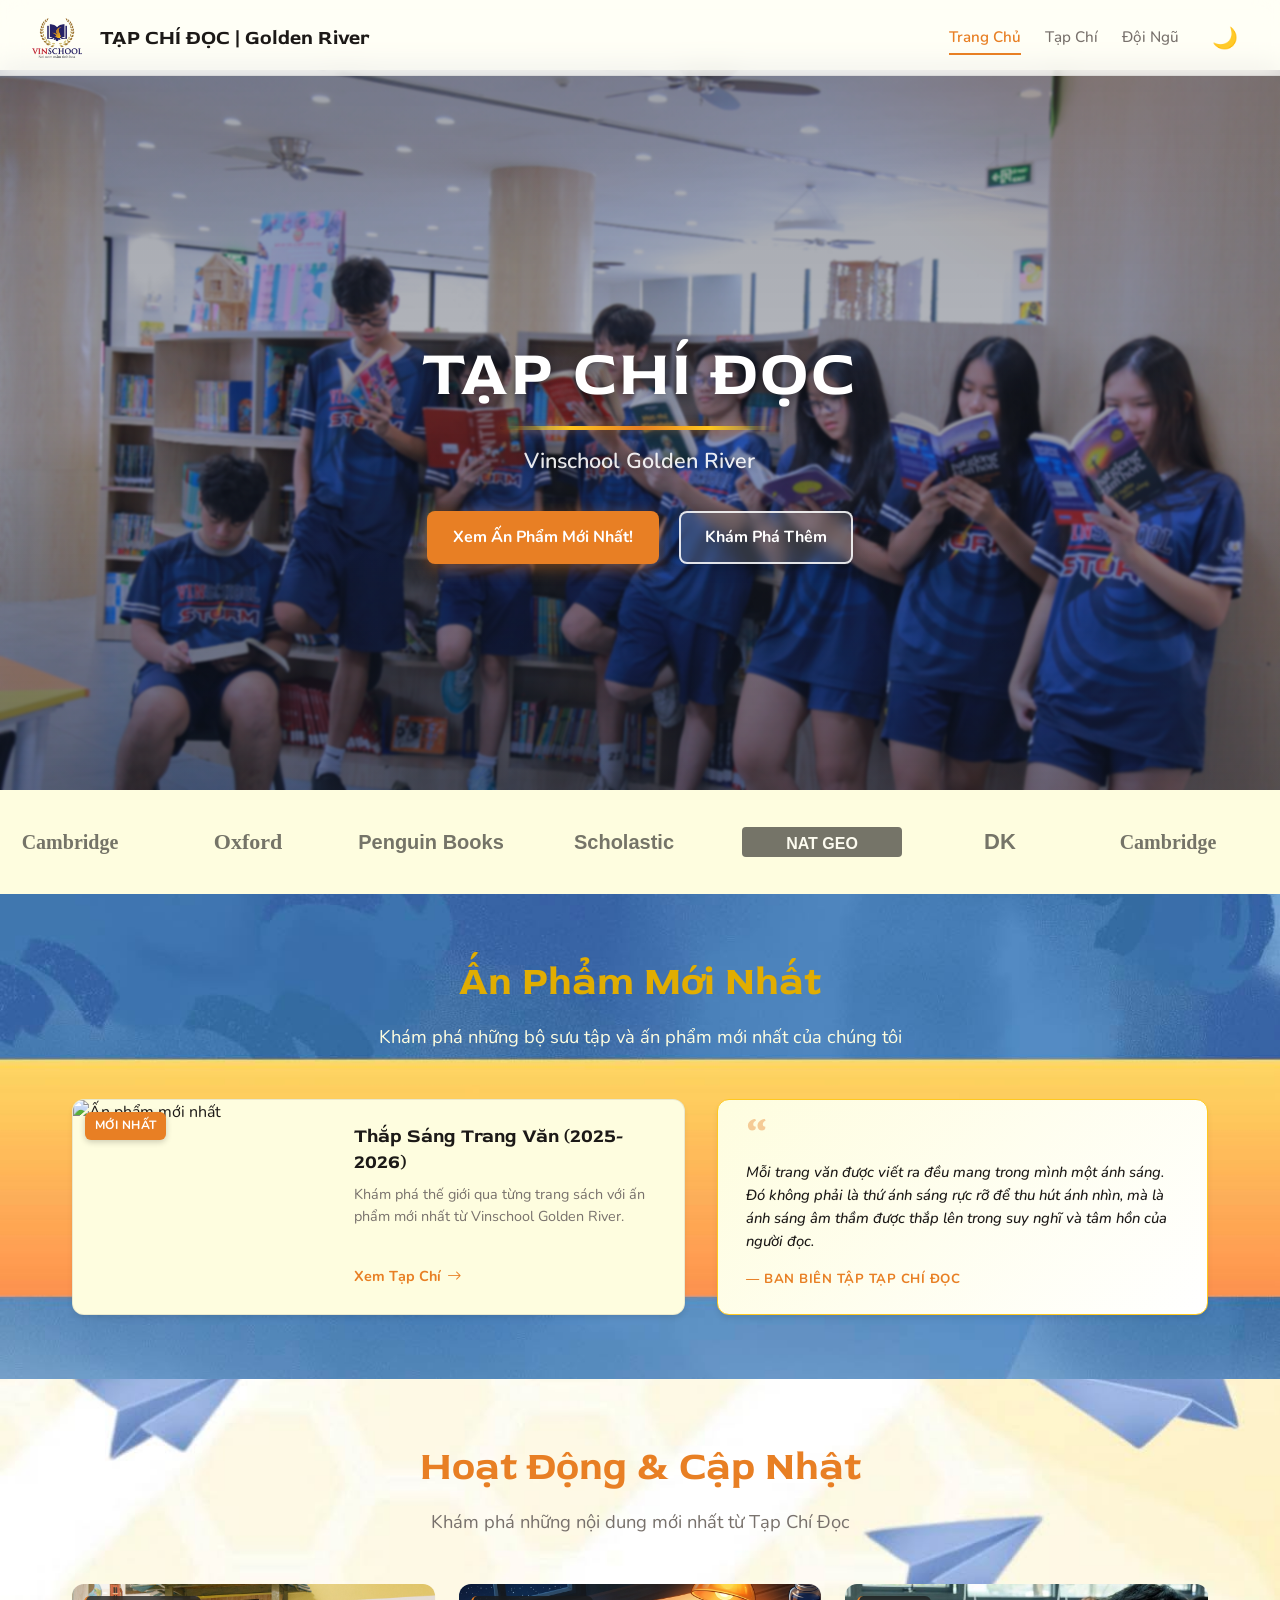
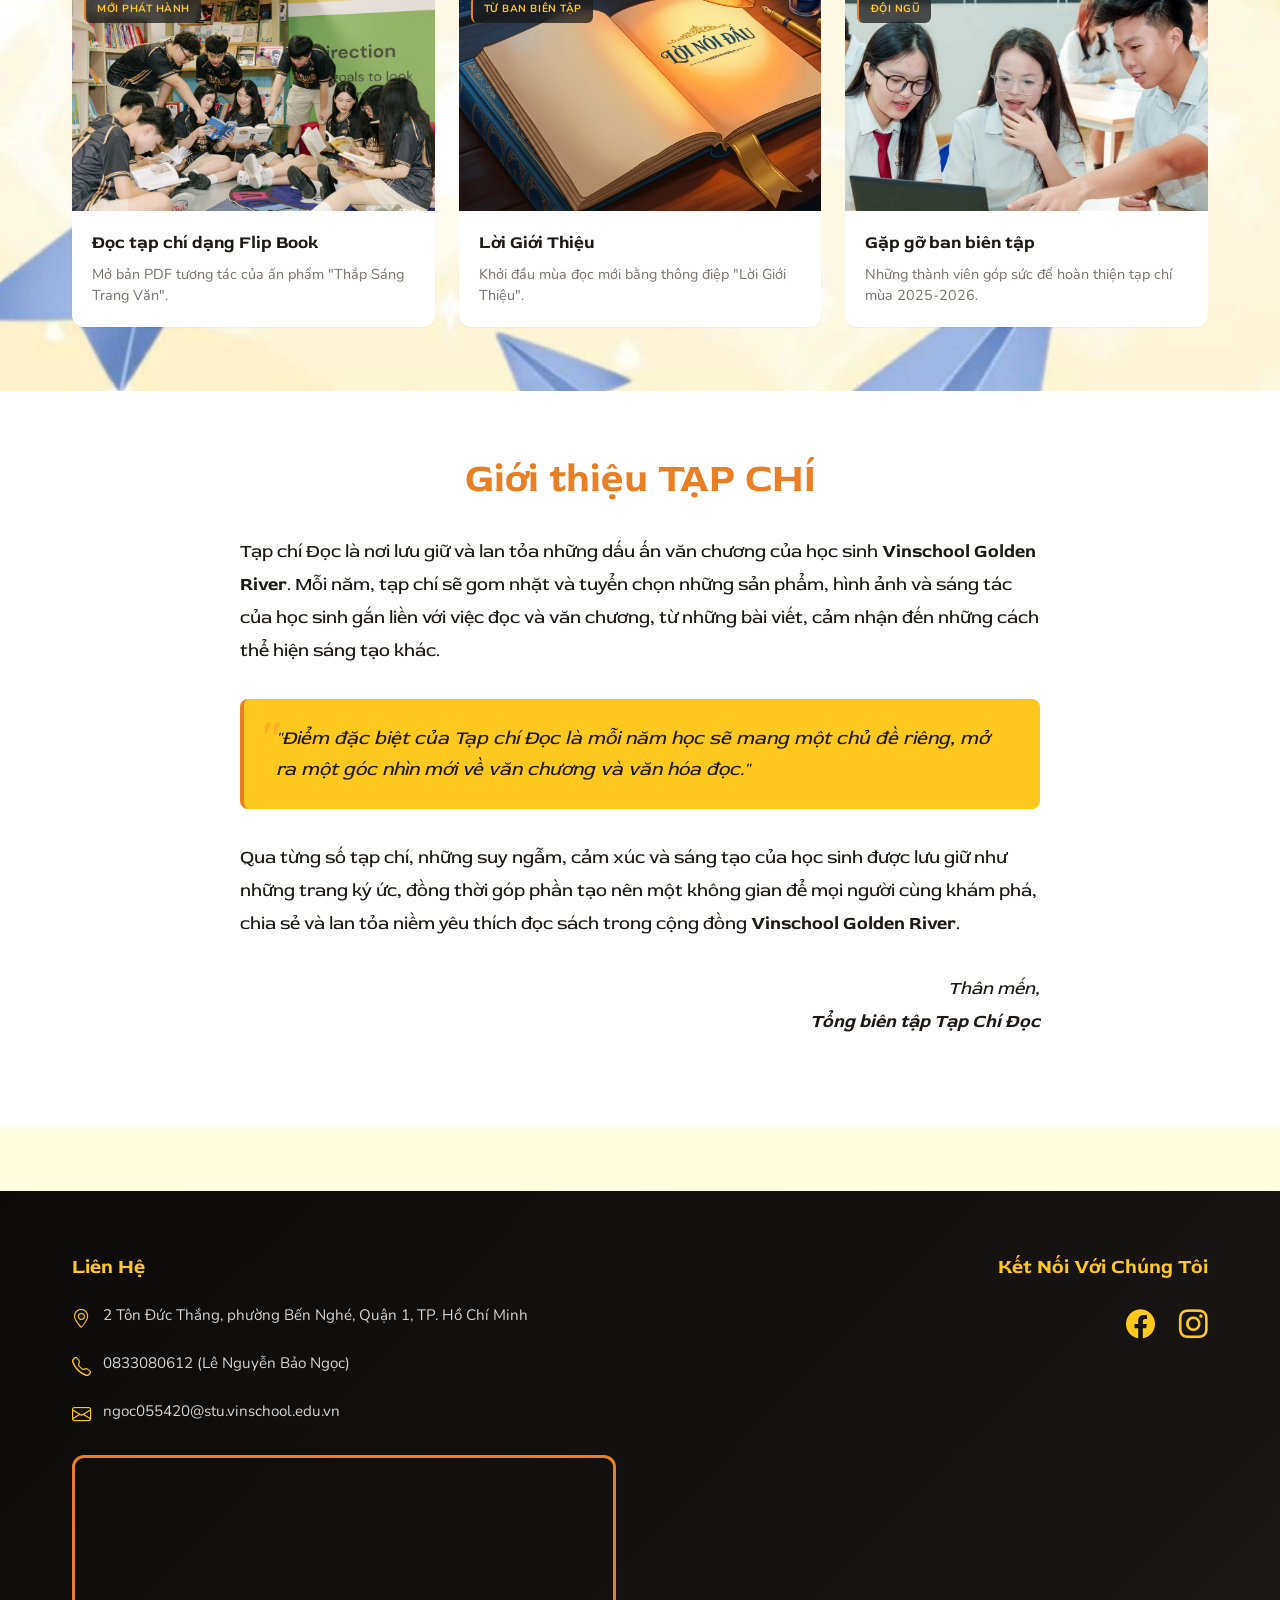
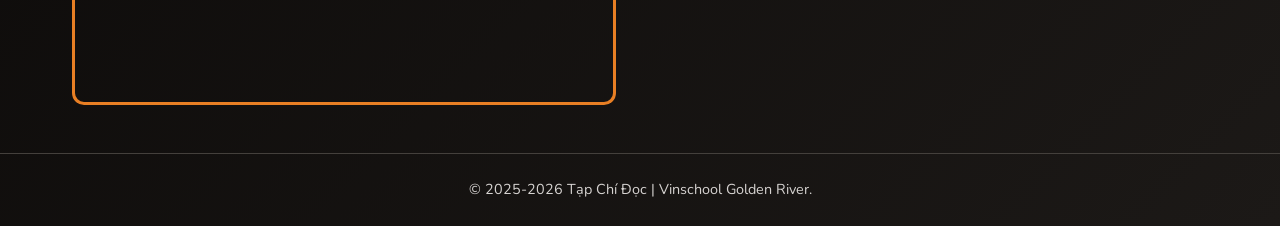
==== commit 7e1cdaa8: "feat(test_navbar): new type of navbar styling" ====
--- a/index.html
+++ b/index.html
@@ -56,24 +56,30 @@
         <span></span>
       </button>
     </div>
+    <!-- Mobile Drawer -->
+    <div class="mobile-drawer">
+      <!-- <div class="mobile-drawer-header">
+        <a href="index.html" class="navbar-brand">
+          <span class="logo-icon"><img src="./assets/logo.webp" alt="Vinschool"></span>
+          <span class="brand-short" style="margin-left: 8px;">TCD | VGR</span>
+        </a>
+      </div> -->
+      <ul class="navbar-nav">
+        <li><a href="index.html">Trang Chủ</a></li>
+        <li><a href="magazine.html">Tạp Chí</a></li>
+        <li><a href="credits.html">Đội Ngũ</a></li>
+      </ul>
+
+      <button class="theme-toggle mobile-theme-toggle" aria-label="Toggle dark mode">
+        <span class="theme-label">Đổi giao diện</span>
+        <span class="theme-icon">🌙</span>
+      </button>
+    </div>
   </nav>
-
-  <!-- Mobile Drawer -->
-  <div class="mobile-drawer">
-    <ul class="navbar-nav">
-      <li><a href="index.html">Trang Chủ</a></li>
-      <li><a href="magazine.html">Tạp Chí</a></li>
-      <li><a href="credits.html">Đội Ngũ</a></li>
-    </ul>
-
-    <button class="theme-toggle mobile-theme-toggle" aria-label="Toggle dark mode">
-      <span class="theme-label">Đổi giao diện</span>
-      <span class="theme-icon">🌙</span>
-    </button>
-  </div>
 
   <!-- Mobile Overlay -->
   <div class="mobile-overlay"></div>
+
 
   <!-- ========== MAIN CONTENT ========== -->
   <main>
--- a/css/navbar.css
+++ b/css/navbar.css
@@ -9,7 +9,7 @@
   top: 0;
   left: 0;
   right: 0;
-  z-index: 1200;
+  z-index: 1200 !important;
   background: rgba(255, 255, 255, 0.7);
   backdrop-filter: blur(12px);
   -webkit-backdrop-filter: blur(12px);
@@ -30,6 +30,7 @@
   justify-content: space-between;
   max-width: 1400px;
   gap: 2rem;
+  z-index: 1200 !important;
 }
 
 /* Navbar Actions Group (nav links + theme toggle) */
@@ -170,7 +171,7 @@
   padding: 0.5rem;
   flex-direction: column;
   gap: 4px;
-  z-index: 1001;
+  z-index: 2000;
 }
 
 .mobile-menu-toggle span {
@@ -180,6 +181,7 @@
   background-color: var(--text-primary);
   border-radius: 2px;
   transition: var(--transition);
+  z-index: 2000;
 }
 
 .mobile-menu-toggle.active span:nth-child(1) {
@@ -197,16 +199,16 @@
 /* Mobile Drawer Menu */
 .mobile-drawer {
   position: fixed;
-  top: 0;
+  top: 73px;
   right: -100%;
   width: 300px;
   max-width: 80vw;
-  height: 100vh;
+  height: calc(100vh - 73px); /* Full height below the navbar */
   background-color: var(--bg-card);
-  box-shadow: var(--shadow-xl);
+  /* box-shadow: var(--shadow-xl); */
   transition: right 0.3s ease;
   z-index: 1100;
-  padding: 5rem 2rem 2rem;
+  padding: 1.5rem 2rem 2rem;
   overflow-y: auto;
 }
 
@@ -241,15 +243,15 @@
   font-weight: 600;
 }
 
-/* Overlay for mobile drawer */
+/* Full-width overlay restricted to the area below the fixed header */
 .mobile-overlay {
   position: fixed;
-  top: 0;
+  top: 70px; /* Aligns overlay directly below the fixed navbar height */
   left: 0;
-  width: 100%;
-  height: 100%;
+  width: 100vw;
+  height: calc(100vh - 70px); /* Covers only the page content below the navbar */
   background-color: rgba(0, 0, 0, 0.5);
-  z-index: 1090;
+  z-index: 1090; /* Sits below the navbar (1200) and drawer (1250) */
   opacity: 0;
   visibility: hidden;
   transition: var(--transition);
@@ -276,8 +278,10 @@
 
   .mobile-menu-toggle {
     display: flex;
-    position: relative;
-    z-index: 1110;
+    position: fixed;
+    right: 1rem;
+    top: 0.85rem;
+    z-index: 2000 !important;
   }
 
   .navbar-brand {
